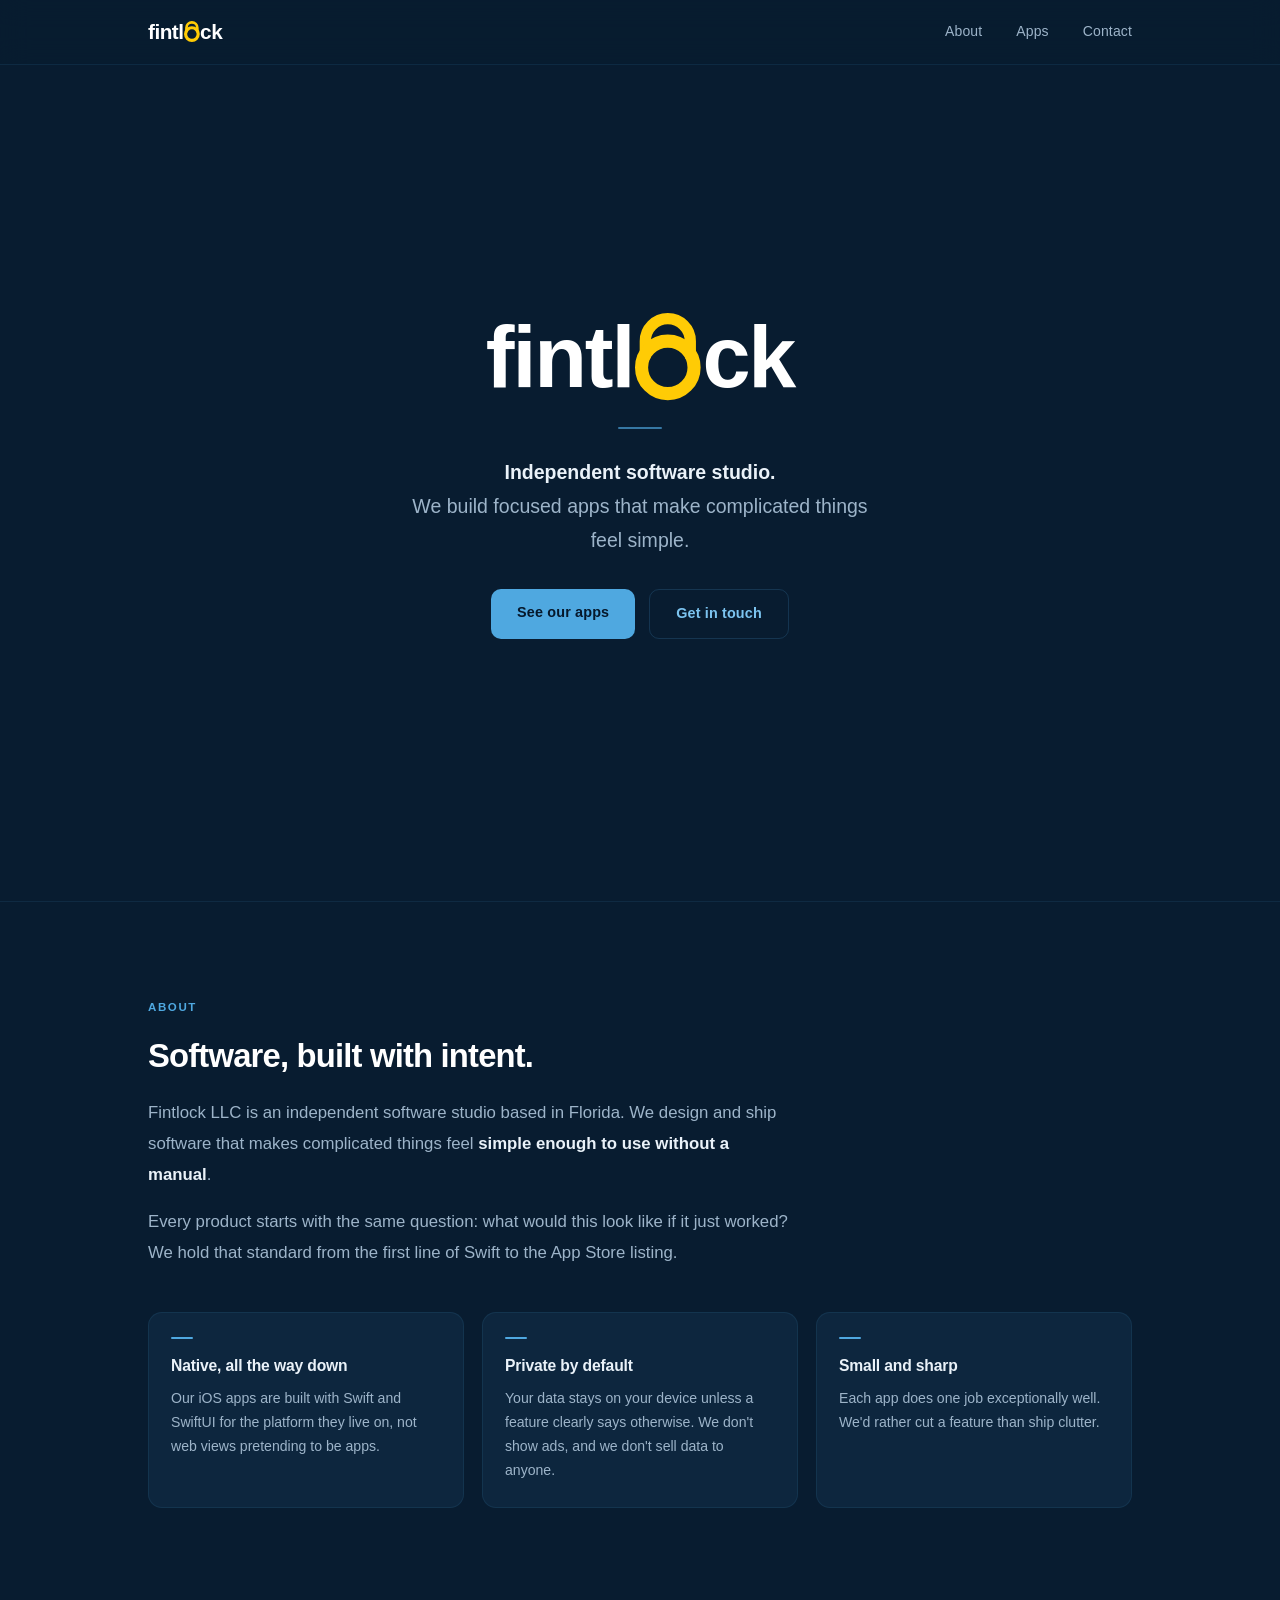
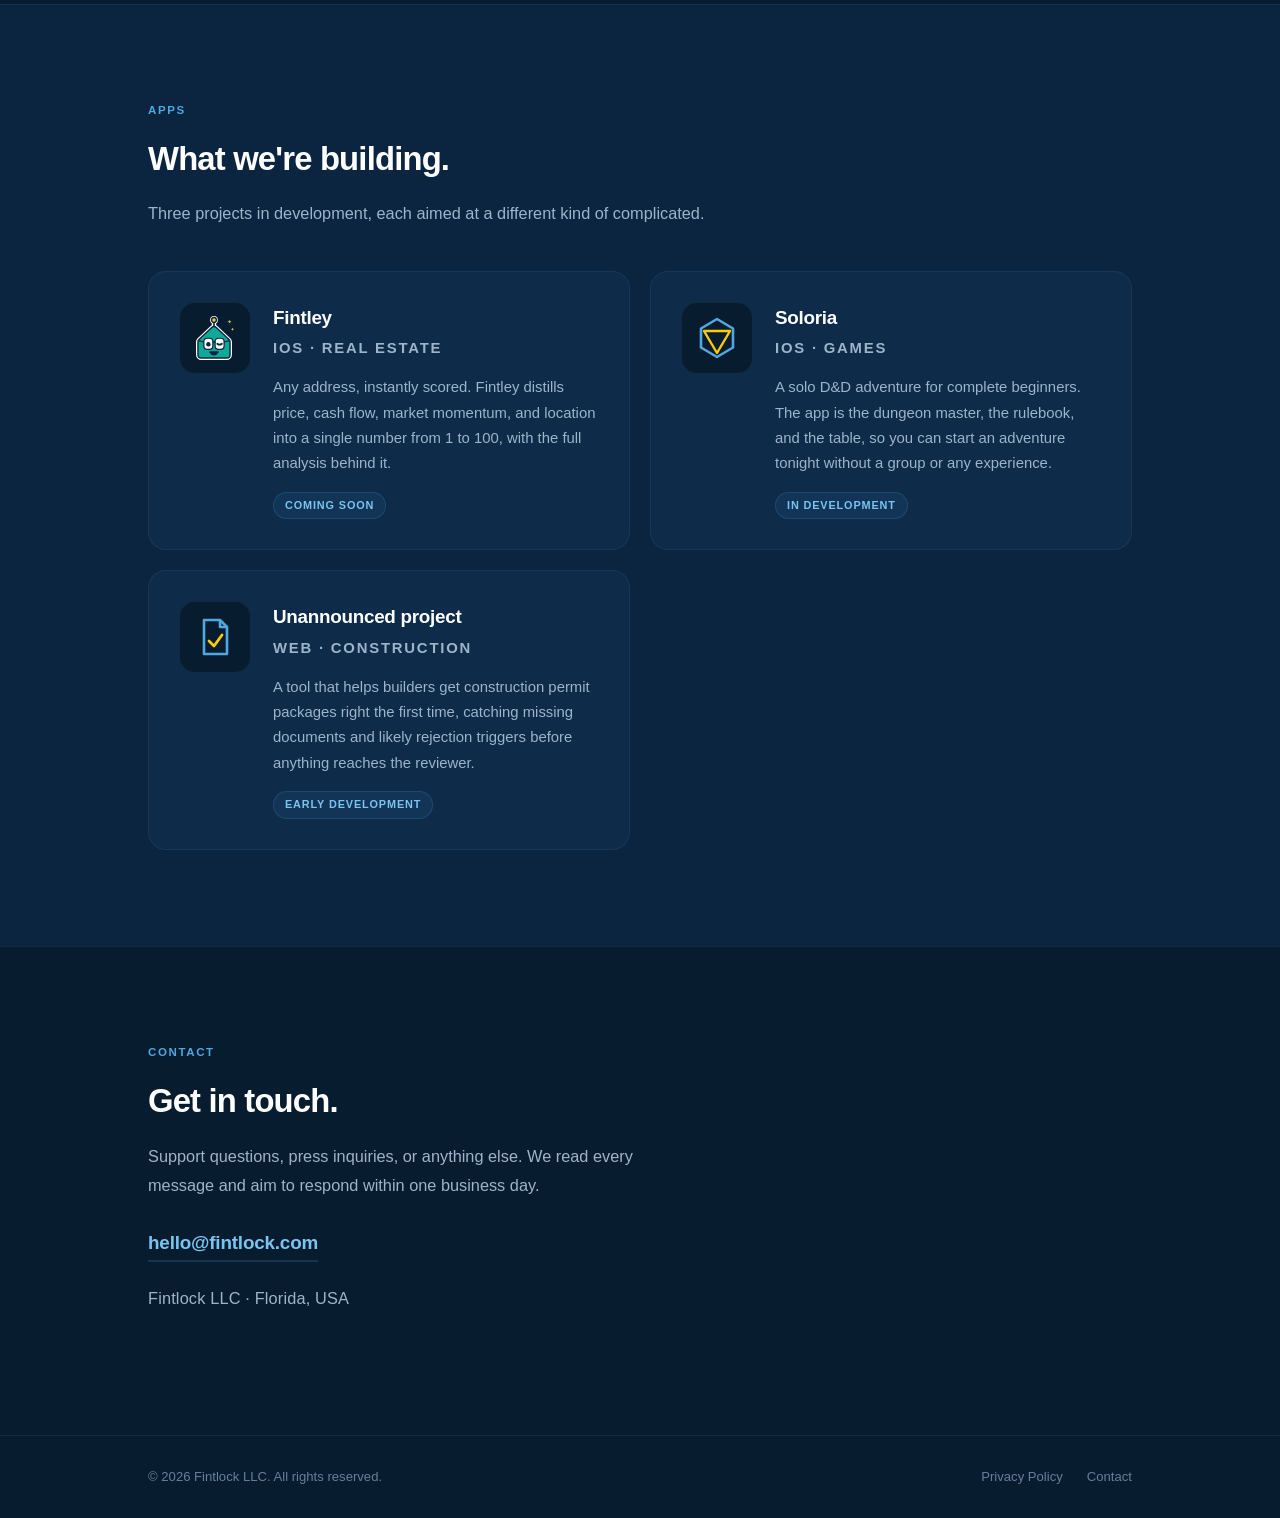
==== index.html @ 1ab35ac6 "Initial commit: Fintlock website" ====
<!DOCTYPE html>
<html lang="en">
<head>
    <meta charset="UTF-8">
    <meta name="viewport" content="width=device-width, initial-scale=1.0">
    <title>Fintlock | Independent Software Studio</title>
    <meta name="description" content="Fintlock LLC is an independent software studio based in Florida. We build focused apps that make complicated things feel simple.">
    <meta property="og:title" content="Fintlock | Independent Software Studio">
    <meta property="og:description" content="Focused apps that make complicated things feel simple. Built in Florida.">
    <meta property="og:type" content="website">
    <meta name="theme-color" content="#081C30">
    <link rel="icon" type="image/svg+xml" href="favicon.svg">
    <link rel="stylesheet" href="styles.css">
</head>
<body>

    <header class="site-nav">
        <div class="wrap nav-inner">
            <a href="#" class="wordmark" aria-label="Fintlock home">fintl<svg class="lock-o" viewBox="0 0 70 94" xmlns="http://www.w3.org/2000/svg" role="img" aria-label="o"><path d="M11 46 V30 a24 24 0 0 1 48 0 V46" fill="none" stroke="#FFCB05" stroke-width="12" stroke-linecap="round"/><circle cx="35" cy="58" r="28" fill="none" stroke="#FFCB05" stroke-width="14"/></svg>ck</a>
            <nav class="nav-links" aria-label="Main navigation">
                <a href="#about">About</a>
                <a href="#apps">Apps</a>
                <a href="#contact">Contact</a>
            </nav>
        </div>
    </header>

    <main>

        <section class="hero" aria-label="Fintlock, independent software studio">
            <div class="wrap hero-content">
                <span class="wordmark" aria-label="fintlock">fintl<svg class="lock-o" viewBox="0 0 70 94" xmlns="http://www.w3.org/2000/svg" role="img" aria-label="o"><path d="M11 46 V30 a24 24 0 0 1 48 0 V46" fill="none" stroke="#FFCB05" stroke-width="12" stroke-linecap="round"/><circle cx="35" cy="58" r="28" fill="none" stroke="#FFCB05" stroke-width="14"/></svg>ck</span>
                <hr class="hero-rule" aria-hidden="true">
                <p class="hero-tagline">
                    <strong>Independent software studio.</strong><br>
                    We build focused apps that make complicated things feel simple.
                </p>
                <div class="hero-actions">
                    <a href="#apps" class="btn btn-primary">See our apps</a>
                    <a href="#contact" class="btn btn-ghost">Get in touch</a>
                </div>
            </div>
        </section>

        <section id="about" class="section">
            <div class="wrap">
                <span class="overline">About</span>
                <h2>Software, built with intent.</h2>
                <div class="about-text">
                    <p>Fintlock LLC is an independent software studio based in Florida. We design and ship software that makes complicated things feel <strong>simple enough to use without a manual</strong>.</p>
                    <p>Every product starts with the same question: what would this look like if it just worked? We hold that standard from the first line of Swift to the App&nbsp;Store listing.</p>
                </div>
                <div class="principles">
                    <div class="principle">
                        <h3>Native, all the way down</h3>
                        <p>Our iOS apps are built with Swift and SwiftUI for the platform they live on, not web views pretending to be apps.</p>
                    </div>
                    <div class="principle">
                        <h3>Private by default</h3>
                        <p>Your data stays on your device unless a feature clearly says otherwise. We don't show ads, and we don't sell data to anyone.</p>
                    </div>
                    <div class="principle">
                        <h3>Small and sharp</h3>
                        <p>Each app does one job exceptionally well. We'd rather cut a feature than ship clutter.</p>
                    </div>
                </div>
            </div>
        </section>

        <section id="apps" class="section section-alt">
            <div class="wrap">
                <span class="overline">Apps</span>
                <h2>What we're building.</h2>
                <p class="section-intro">Three projects in development, each aimed at a different kind of complicated.</p>
                <div class="apps-grid">

                    <article class="app-card">
                        <div class="app-icon" aria-hidden="true">
                            <svg viewBox="97 64 870 870" xmlns="http://www.w3.org/2000/svg">
                                <path d="M512 266.9 L512 178.1" stroke="#FFFFFF" stroke-width="86" stroke-linecap="round" fill="none"/>
                                <circle cx="512" cy="141.2" r="76" fill="#FFFFFF"/>
                                <path d="M260.4 577.7 L512 340.9 L763.6 577.7 L763.6 829.3 L260.4 829.3 Z" fill="#FFFFFF" stroke="#FFFFFF" stroke-width="208" stroke-linejoin="round"/>
                                <path d="M260.4 577.7 L512 340.9 L763.6 577.7 L763.6 829.3 L260.4 829.3 Z" fill="#0B2540" stroke="#0B2540" stroke-width="160" stroke-linejoin="round"/>
                                <path d="M512 266.9 L512 198" stroke="#0B2540" stroke-width="33" stroke-linecap="round" fill="none"/>
                                <circle cx="512" cy="141.2" r="48" fill="#F2C440" stroke="#0B2540" stroke-width="26"/>
                                <path d="M260.4 577.7 L512 340.9 L763.6 577.7 L763.6 829.3 L260.4 829.3 Z" fill="#0FA899" stroke="#0FA899" stroke-width="104" stroke-linejoin="round"/>
                                <path d="M223.4 555.5 L312.2 577.7 M711.8 577.7 L800.6 555.5" stroke="#0B2540" stroke-width="22" stroke-linecap="round" fill="none"/>
                                <rect x="312.2" y="503.7" width="177.6" height="222" rx="66.6" fill="#FFFFFF" stroke="#0B2540" stroke-width="24"/>
                                <rect x="534.2" y="503.7" width="177.6" height="222" rx="66.6" fill="#FFFFFF" stroke="#0B2540" stroke-width="24"/>
                                <path d="M489.8 585.1 Q512 562.9 534.2 585.1" stroke="#0B2540" stroke-width="22" stroke-linecap="round" fill="none"/>
                                <circle cx="401" cy="622.1" r="44" fill="#0B2540"/>
                                <path d="M578 612 Q623 650 668 612" stroke="#0B2540" stroke-width="36" stroke-linecap="round" fill="none"/>
                                <path d="M430.6 775.7 L593.4 775.7 Q512 886.7 430.6 775.7 Z" fill="#0B2540" stroke="#0B2540" stroke-width="28" stroke-linejoin="round"/>
                                <path d="M820 124 Q828.4 171.6 876 180 Q828.4 188.4 820 236 Q811.6 188.4 764 180 Q811.6 171.6 820 124 Z" fill="#F2C440" stroke="#0B2540" stroke-width="20" stroke-linejoin="round"/>
                                <path d="M878 294 Q882.5 319.5 908 324 Q882.5 328.5 878 354 Q873.5 328.5 848 324 Q873.5 319.5 878 294 Z" fill="#F2C440"/>
                            </svg>
                        </div>
                        <div class="app-body">
                            <h3>Fintley</h3>
                            <p class="app-platform">iOS · Real Estate</p>
                            <p>Any address, instantly scored. Fintley distills price, cash flow, market momentum, and location into a single number from 1 to 100, with the full analysis behind it.</p>
                            <span class="app-badge">Coming soon</span>
                        </div>
                    </article>

                    <article class="app-card">
                        <div class="app-icon" aria-hidden="true">
                            <svg viewBox="0 0 44 44" xmlns="http://www.w3.org/2000/svg">
                                <path d="M22 3 L38 12.5 V31.5 L22 41 L6 31.5 V12.5 Z" fill="none" stroke="#4FA8E0" stroke-width="2.6" stroke-linejoin="round"/>
                                <path d="M9 15 H35 L22 37 Z" fill="none" stroke="#FFCB05" stroke-width="2.4" stroke-linejoin="round"/>
                            </svg>
                        </div>
                        <div class="app-body">
                            <h3>Soloria</h3>
                            <p class="app-platform">iOS · Games</p>
                            <p>A solo D&amp;D adventure for complete beginners. The app is the dungeon master, the rulebook, and the table, so you can start an adventure tonight without a group or any experience.</p>
                            <span class="app-badge">In development</span>
                        </div>
                    </article>

                    <article class="app-card">
                        <div class="app-icon" aria-hidden="true">
                            <svg viewBox="0 0 44 44" xmlns="http://www.w3.org/2000/svg">
                                <path d="M11 5 H27 L34 12 V39 H11 Z" fill="none" stroke="#4FA8E0" stroke-width="2.6" stroke-linejoin="round"/>
                                <path d="M27 5 V12 H34" fill="none" stroke="#4FA8E0" stroke-width="2.6" stroke-linejoin="round"/>
                                <path d="M16 26 L21 31 L29 20" fill="none" stroke="#FFCB05" stroke-width="2.8" stroke-linecap="round" stroke-linejoin="round"/>
                            </svg>
                        </div>
                        <div class="app-body">
                            <h3>Unannounced project</h3>
                            <p class="app-platform">Web · Construction</p>
                            <p>A tool that helps builders get construction permit packages right the first time, catching missing documents and likely rejection triggers before anything reaches the reviewer.</p>
                            <span class="app-badge">Early development</span>
                        </div>
                    </article>

                </div>
            </div>
        </section>

        <section id="contact" class="section">
            <div class="wrap">
                <div class="contact-inner">
                    <span class="overline">Contact</span>
                    <h2>Get in touch.</h2>
                    <p>Support questions, press inquiries, or anything else. We read every message and aim to respond within one business day.</p>
                    <a href="mailto:hello@fintlock.com" class="contact-email">hello@fintlock.com</a>
                    <p class="contact-meta">Fintlock LLC · Florida, USA</p>
                </div>
            </div>
        </section>

    </main>

    <footer class="site-footer">
        <div class="wrap footer-inner">
            <span class="footer-copy">© 2026 Fintlock LLC. All rights reserved.</span>
            <div class="footer-links">
                <a href="privacy.html">Privacy Policy</a>
                <a href="mailto:hello@fintlock.com">Contact</a>
            </div>
        </div>
    </footer>

</body>
</html>
---- styles.css ----
/* Fintlock shared styles. Fintley blues on dark navy, no JS, no webfonts. */

*, *::before, *::after {
    box-sizing: border-box;
    margin: 0;
    padding: 0;
}

:root {
    --navy-deep:  #081C30;
    --navy:       #0B2540;
    --navy-raise: #0E2B4A;
    --line:       rgba(79, 168, 224, 0.18);
    --line-soft:  rgba(79, 168, 224, 0.10);
    --text:       #EAF2F9;
    --muted:      #9DB4C9;
    --faint:      #64809B;
    --sky:        #4FA8E0;
    --sky-bright: #7CC4F0;
    --sky-tint:   rgba(79, 168, 224, 0.08);
    --maize:      #FFCB05;
}

html {
    scroll-behavior: smooth;
}

body {
    font-family: -apple-system, BlinkMacSystemFont, "SF Pro Text", "Segoe UI",
                 Roboto, Helvetica, Arial, sans-serif;
    background: var(--navy-deep);
    color: var(--text);
    line-height: 1.65;
    -webkit-font-smoothing: antialiased;
    -moz-osx-font-smoothing: grayscale;
}

::selection {
    background: rgba(79, 168, 224, 0.35);
}

.wrap {
    max-width: 1040px;
    margin: 0 auto;
    padding-left: 28px;
    padding-right: 28px;
}

/* Wordmark: "fintlock" in live type, inline SVG lock standing in for the "o" */

.wordmark {
    font-weight: 800;
    letter-spacing: -0.025em;
    color: #FFFFFF;
    text-decoration: none;
    line-height: 1;
    white-space: nowrap;
}

.wordmark .lock-o {
    display: inline-block;
    height: 1.02em;
    width: auto;
    vertical-align: -0.16em;
    margin: 0 0.02em;
}

/* Nav */

.site-nav {
    position: sticky;
    top: 0;
    z-index: 100;
    background: rgba(8, 28, 48, 0.86);
    backdrop-filter: blur(14px);
    -webkit-backdrop-filter: blur(14px);
    border-bottom: 1px solid var(--line-soft);
}

.nav-inner {
    height: 64px;
    display: flex;
    align-items: center;
    justify-content: space-between;
}

.site-nav .wordmark {
    font-size: 1.3rem;
}

.nav-links {
    display: flex;
    gap: 34px;
}

.nav-links a {
    color: var(--muted);
    text-decoration: none;
    font-size: 0.875rem;
    font-weight: 500;
    letter-spacing: 0.01em;
    transition: color 0.18s;
}

.nav-links a:hover {
    color: #FFFFFF;
}

/* Hero */

.hero {
    min-height: calc(100vh - 64px);
    display: flex;
    align-items: center;
    text-align: center;
}

.hero-content {
    width: 100%;
    display: flex;
    flex-direction: column;
    align-items: center;
    gap: 26px;
    padding: 96px 0 110px;
}

.hero .wordmark {
    font-size: clamp(3.1rem, 10vw, 5.4rem);
}

.hero-rule {
    width: 44px;
    height: 2px;
    border: none;
    border-radius: 2px;
    background: var(--sky);
    opacity: 0.65;
}

.hero-tagline {
    font-size: clamp(1.02rem, 2.2vw, 1.22rem);
    font-weight: 400;
    color: var(--muted);
    max-width: 460px;
    line-height: 1.75;
}

.hero-tagline strong {
    color: var(--text);
    font-weight: 600;
}

.hero-actions {
    display: flex;
    gap: 14px;
    margin-top: 6px;
    flex-wrap: wrap;
    justify-content: center;
}

.btn {
    display: inline-block;
    padding: 12px 26px;
    border-radius: 10px;
    font-size: 0.9rem;
    font-weight: 600;
    letter-spacing: 0.01em;
    text-decoration: none;
    transition: background 0.18s, border-color 0.18s, color 0.18s;
}

.btn-primary {
    background: var(--sky);
    color: #06182B;
}

.btn-primary:hover {
    background: var(--sky-bright);
}

.btn-ghost {
    border: 1px solid var(--line);
    color: var(--sky-bright);
}

.btn-ghost:hover {
    border-color: var(--sky);
    color: #FFFFFF;
}

/* Sections */

.section {
    padding: 96px 0;
    border-top: 1px solid var(--line-soft);
}

.section-alt {
    background: var(--navy);
}

.overline {
    display: block;
    font-size: 0.72rem;
    font-weight: 700;
    letter-spacing: 0.14em;
    text-transform: uppercase;
    color: var(--sky);
    margin-bottom: 12px;
}

.section h2 {
    font-size: clamp(1.55rem, 3vw, 2.05rem);
    font-weight: 700;
    letter-spacing: -0.025em;
    color: #FFFFFF;
    margin-bottom: 14px;
}

.section-intro {
    color: var(--muted);
    font-size: 1.02rem;
    max-width: 560px;
}

/* About */

.about-text {
    max-width: 640px;
}

.about-text p {
    color: var(--muted);
    font-size: 1.05rem;
    line-height: 1.85;
}

.about-text p + p {
    margin-top: 16px;
}

.about-text strong {
    color: var(--text);
    font-weight: 600;
}

/* Principles */

.principles {
    margin-top: 44px;
    display: grid;
    grid-template-columns: repeat(3, 1fr);
    gap: 18px;
}

.principle {
    background: var(--sky-tint);
    border: 1px solid var(--line-soft);
    border-radius: 14px;
    padding: 24px 22px;
}

.principle h3 {
    font-size: 0.98rem;
    font-weight: 700;
    color: var(--text);
    letter-spacing: -0.01em;
    margin-bottom: 8px;
}

.principle h3::before {
    content: "";
    display: block;
    width: 22px;
    height: 2px;
    border-radius: 2px;
    background: var(--sky);
    margin-bottom: 14px;
}

.principle p {
    font-size: 0.88rem;
    color: var(--muted);
    line-height: 1.7;
}

/* Apps */

.apps-grid {
    margin-top: 44px;
    display: grid;
    grid-template-columns: repeat(auto-fit, minmax(320px, 1fr));
    gap: 20px;
}

.app-card {
    background: var(--navy-raise);
    border: 1px solid var(--line-soft);
    border-radius: 18px;
    padding: 30px;
    display: flex;
    gap: 22px;
    align-items: flex-start;
}

.app-icon {
    flex-shrink: 0;
    width: 72px;
    height: 72px;
    border-radius: 16px;
    background: var(--navy-deep);
    border: 1px solid var(--line-soft);
    display: flex;
    align-items: center;
    justify-content: center;
}

.app-icon svg {
    width: 44px;
    height: 44px;
    display: block;
}

.app-body h3 {
    font-size: 1.18rem;
    font-weight: 700;
    color: #FFFFFF;
    letter-spacing: -0.015em;
}

.app-platform {
    font-size: 0.68rem;
    font-weight: 700;
    color: var(--sky);
    text-transform: uppercase;
    letter-spacing: 0.12em;
    margin: 3px 0 10px;
}

.app-body > p {
    font-size: 0.93rem;
    color: var(--muted);
    line-height: 1.7;
    margin-bottom: 14px;
}

.app-badge {
    display: inline-block;
    font-size: 0.68rem;
    font-weight: 700;
    letter-spacing: 0.08em;
    text-transform: uppercase;
    color: var(--sky-bright);
    background: var(--sky-tint);
    border: 1px solid var(--line);
    padding: 4px 11px;
    border-radius: 100px;
}

/* Contact */

.contact-inner {
    max-width: 540px;
}

.contact-inner > p {
    color: var(--muted);
    font-size: 1.02rem;
    line-height: 1.8;
    margin-bottom: 26px;
}

.contact-email {
    display: inline-block;
    color: var(--sky-bright);
    font-size: 1.18rem;
    font-weight: 600;
    letter-spacing: -0.01em;
    text-decoration: none;
    border-bottom: 2px solid var(--line);
    padding-bottom: 2px;
    transition: border-color 0.18s, color 0.18s;
}

.contact-email:hover {
    border-color: var(--sky);
    color: #FFFFFF;
}

.contact-meta {
    margin-top: 22px;
    font-size: 0.84rem;
    color: var(--faint);
    letter-spacing: 0.01em;
}

/* Footer */

.site-footer {
    border-top: 1px solid var(--line-soft);
    padding: 30px 0;
}

.footer-inner {
    display: flex;
    align-items: center;
    justify-content: space-between;
    gap: 16px;
    flex-wrap: wrap;
}

.footer-copy {
    color: var(--faint);
    font-size: 0.82rem;
}

.footer-links {
    display: flex;
    gap: 24px;
}

.footer-links a {
    color: var(--faint);
    font-size: 0.82rem;
    text-decoration: none;
    transition: color 0.18s;
}

.footer-links a:hover {
    color: var(--text);
}

/* Legal pages */

.page-wrap {
    max-width: 720px;
    margin: 0 auto;
    padding: 72px 28px 110px;
}

.page-header {
    margin-bottom: 48px;
    padding-bottom: 28px;
    border-bottom: 1px solid var(--line-soft);
}

.page-header h1 {
    font-size: clamp(1.7rem, 3.4vw, 2.3rem);
    font-weight: 700;
    color: #FFFFFF;
    letter-spacing: -0.025em;
    margin-bottom: 10px;
}

.page-header .meta {
    font-size: 0.86rem;
    color: var(--faint);
}

.highlight-box {
    background: var(--sky-tint);
    border: 1px solid var(--line-soft);
    border-left: 3px solid var(--sky);
    border-radius: 10px;
    padding: 18px 20px;
    margin-bottom: 36px;
}

.highlight-box p {
    margin: 0;
    font-size: 0.95rem;
    color: var(--text);
    line-height: 1.75;
}

.policy-body h2 {
    font-size: 1.12rem;
    font-weight: 700;
    color: #FFFFFF;
    letter-spacing: -0.01em;
    margin: 40px 0 10px;
}

.policy-body p {
    font-size: 0.97rem;
    color: var(--muted);
    line-height: 1.85;
    margin-bottom: 12px;
}

.policy-body ul {
    margin: 8px 0 14px 20px;
}

.policy-body li {
    font-size: 0.97rem;
    color: var(--muted);
    line-height: 1.8;
    margin-bottom: 5px;
}

.policy-body strong {
    color: var(--text);
    font-weight: 600;
}

.policy-body a {
    color: var(--sky-bright);
    text-decoration: none;
    border-bottom: 1px solid var(--line);
    transition: border-color 0.18s;
}

.policy-body a:hover {
    border-color: var(--sky);
}

/* Responsive */

@media (max-width: 800px) {
    .principles {
        grid-template-columns: 1fr;
    }
}

@media (max-width: 640px) {
    .section {
        padding: 72px 0;
    }

    .nav-links {
        gap: 20px;
    }

    .nav-links a {
        font-size: 0.84rem;
    }

    .footer-inner {
        flex-direction: column;
        align-items: flex-start;
        gap: 10px;
    }
}

@media (max-width: 460px) {
    .app-card {
        flex-direction: column;
    }
}

@media (prefers-reduced-motion: reduce) {
    html {
        scroll-behavior: auto;
    }

    .btn {
        transition: none;
    }
}
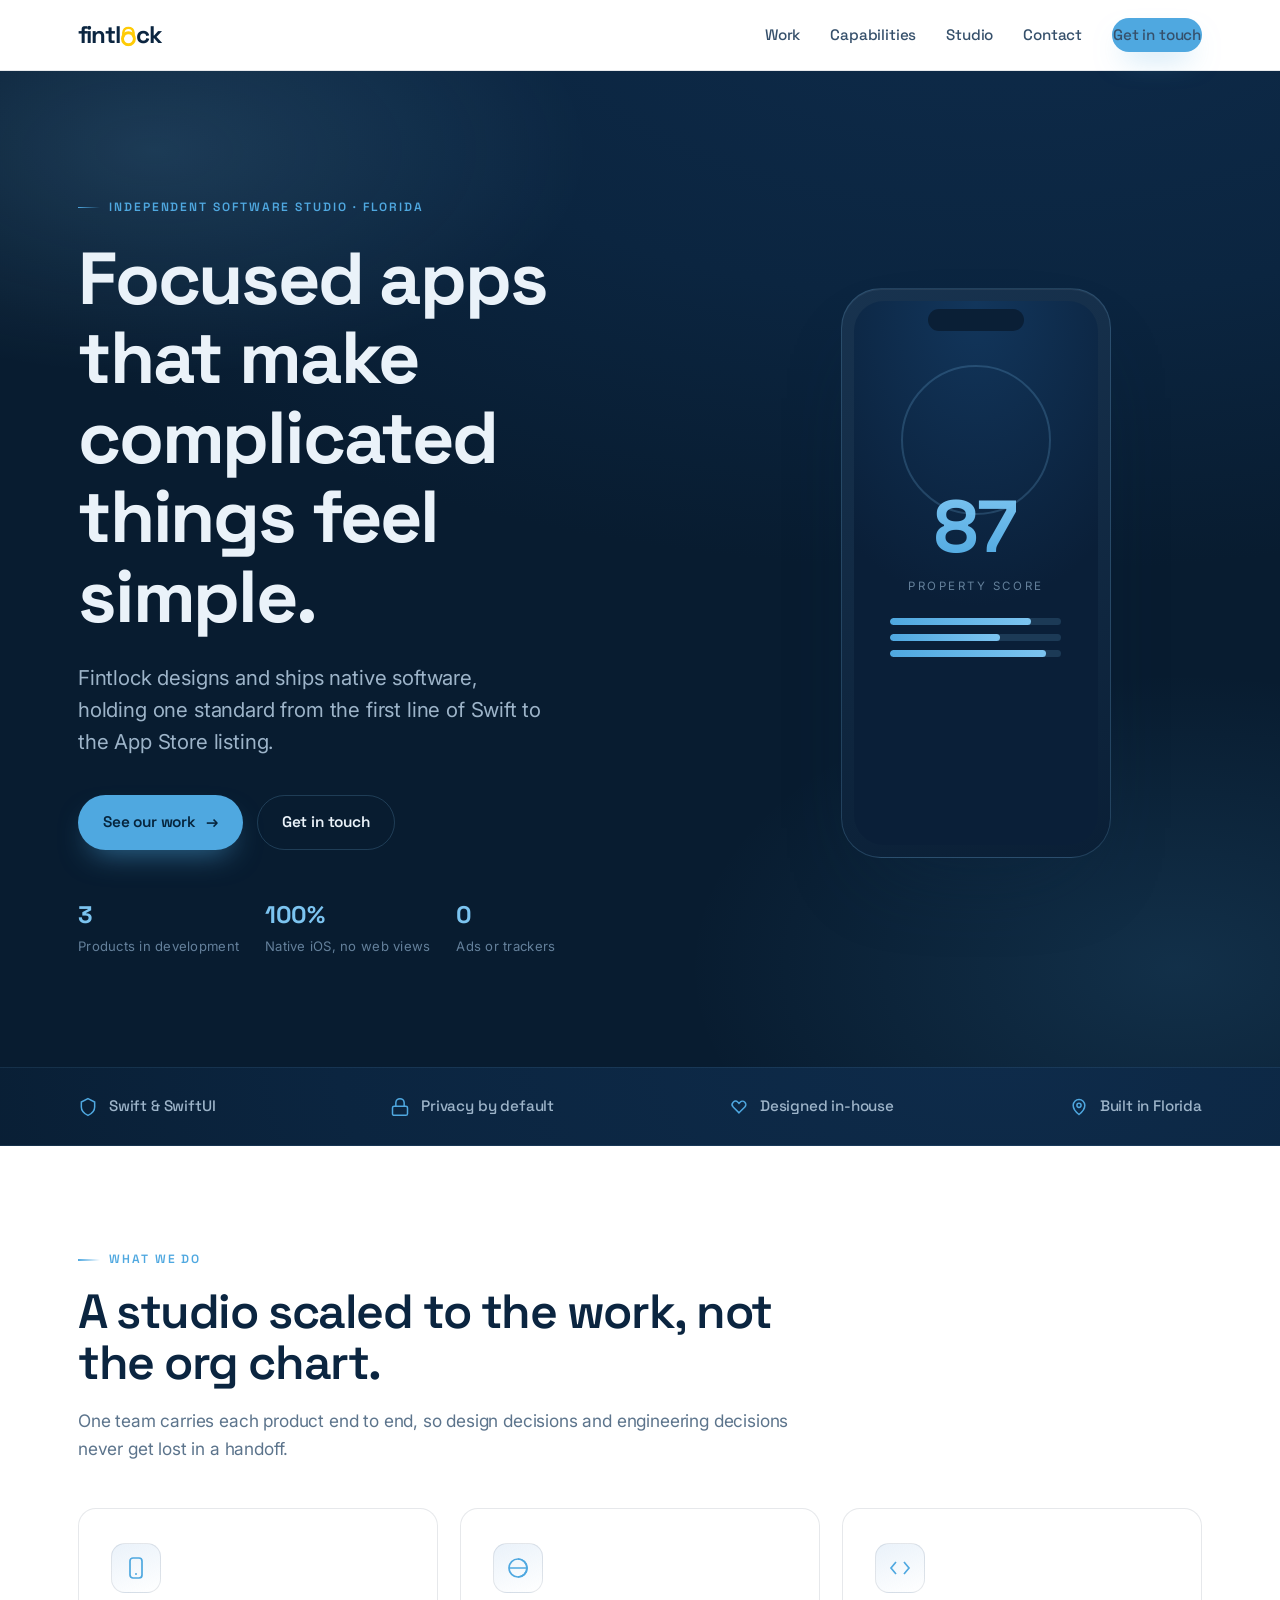
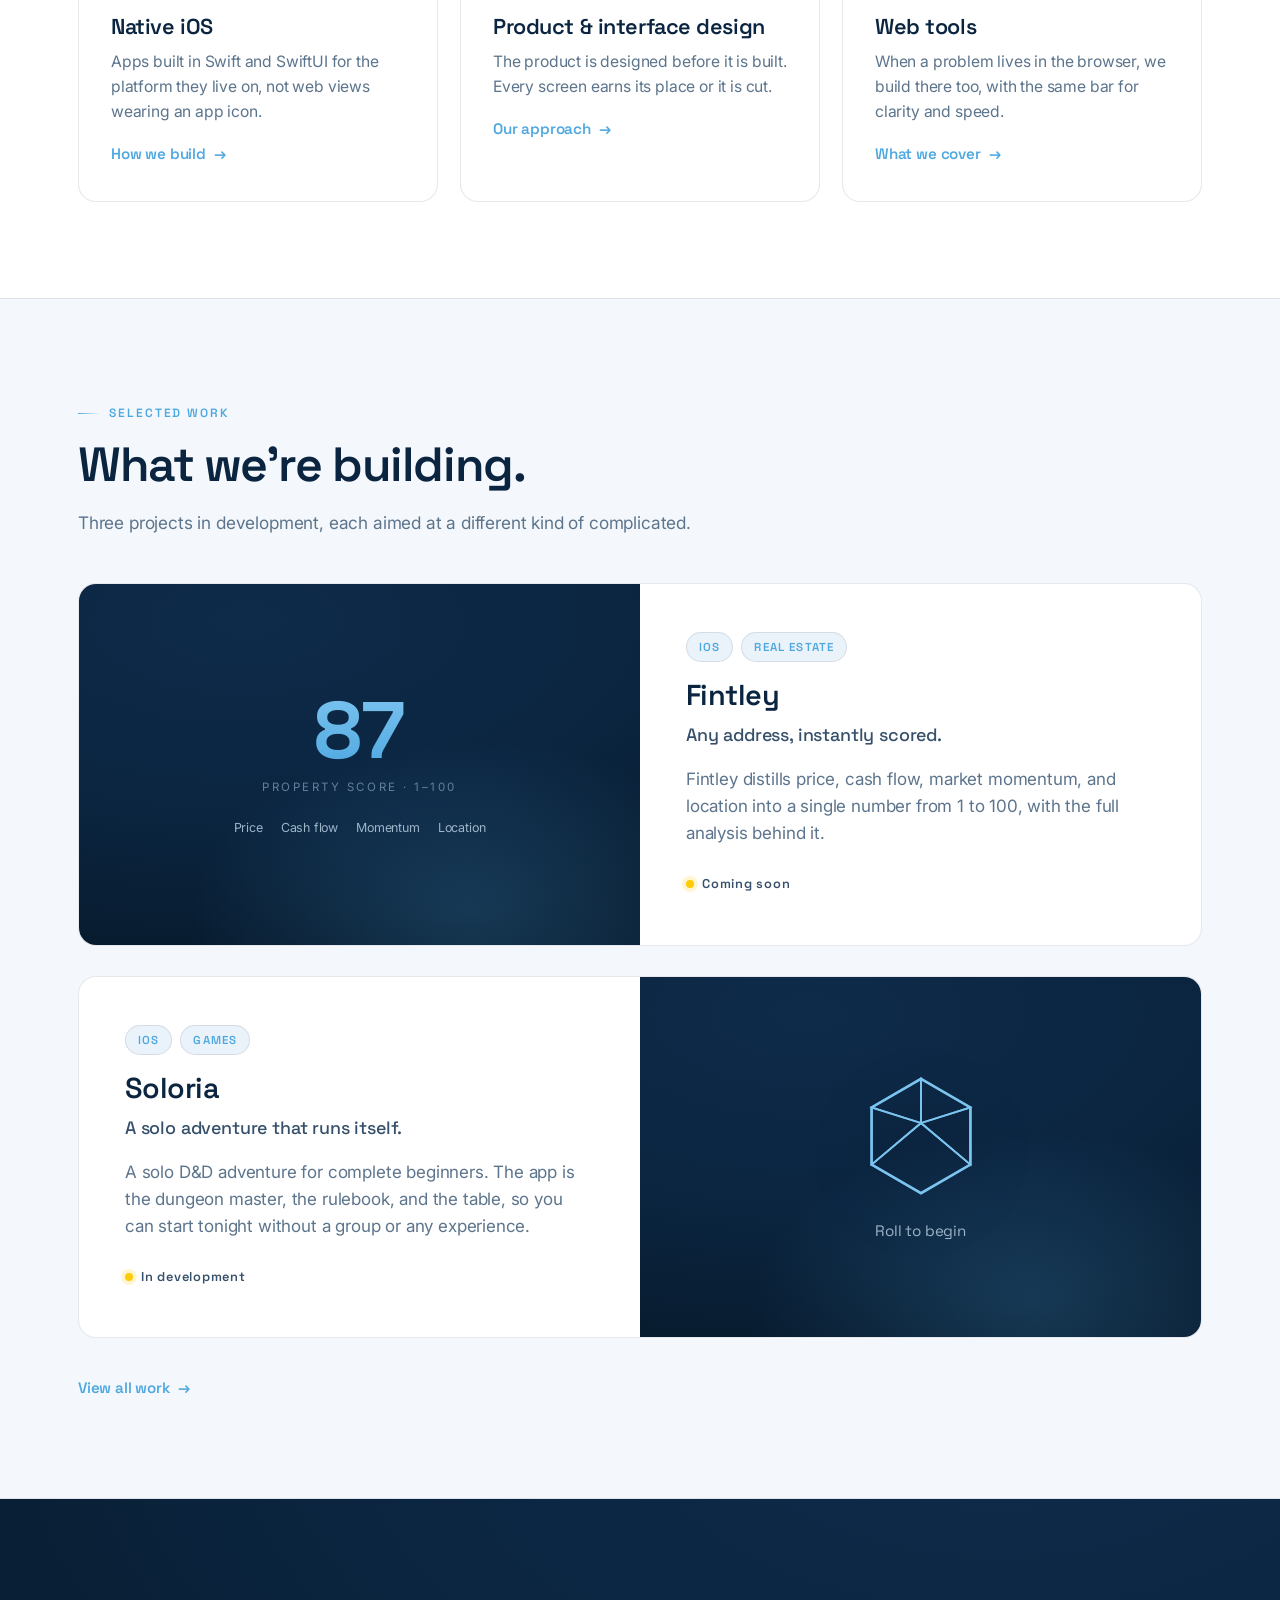
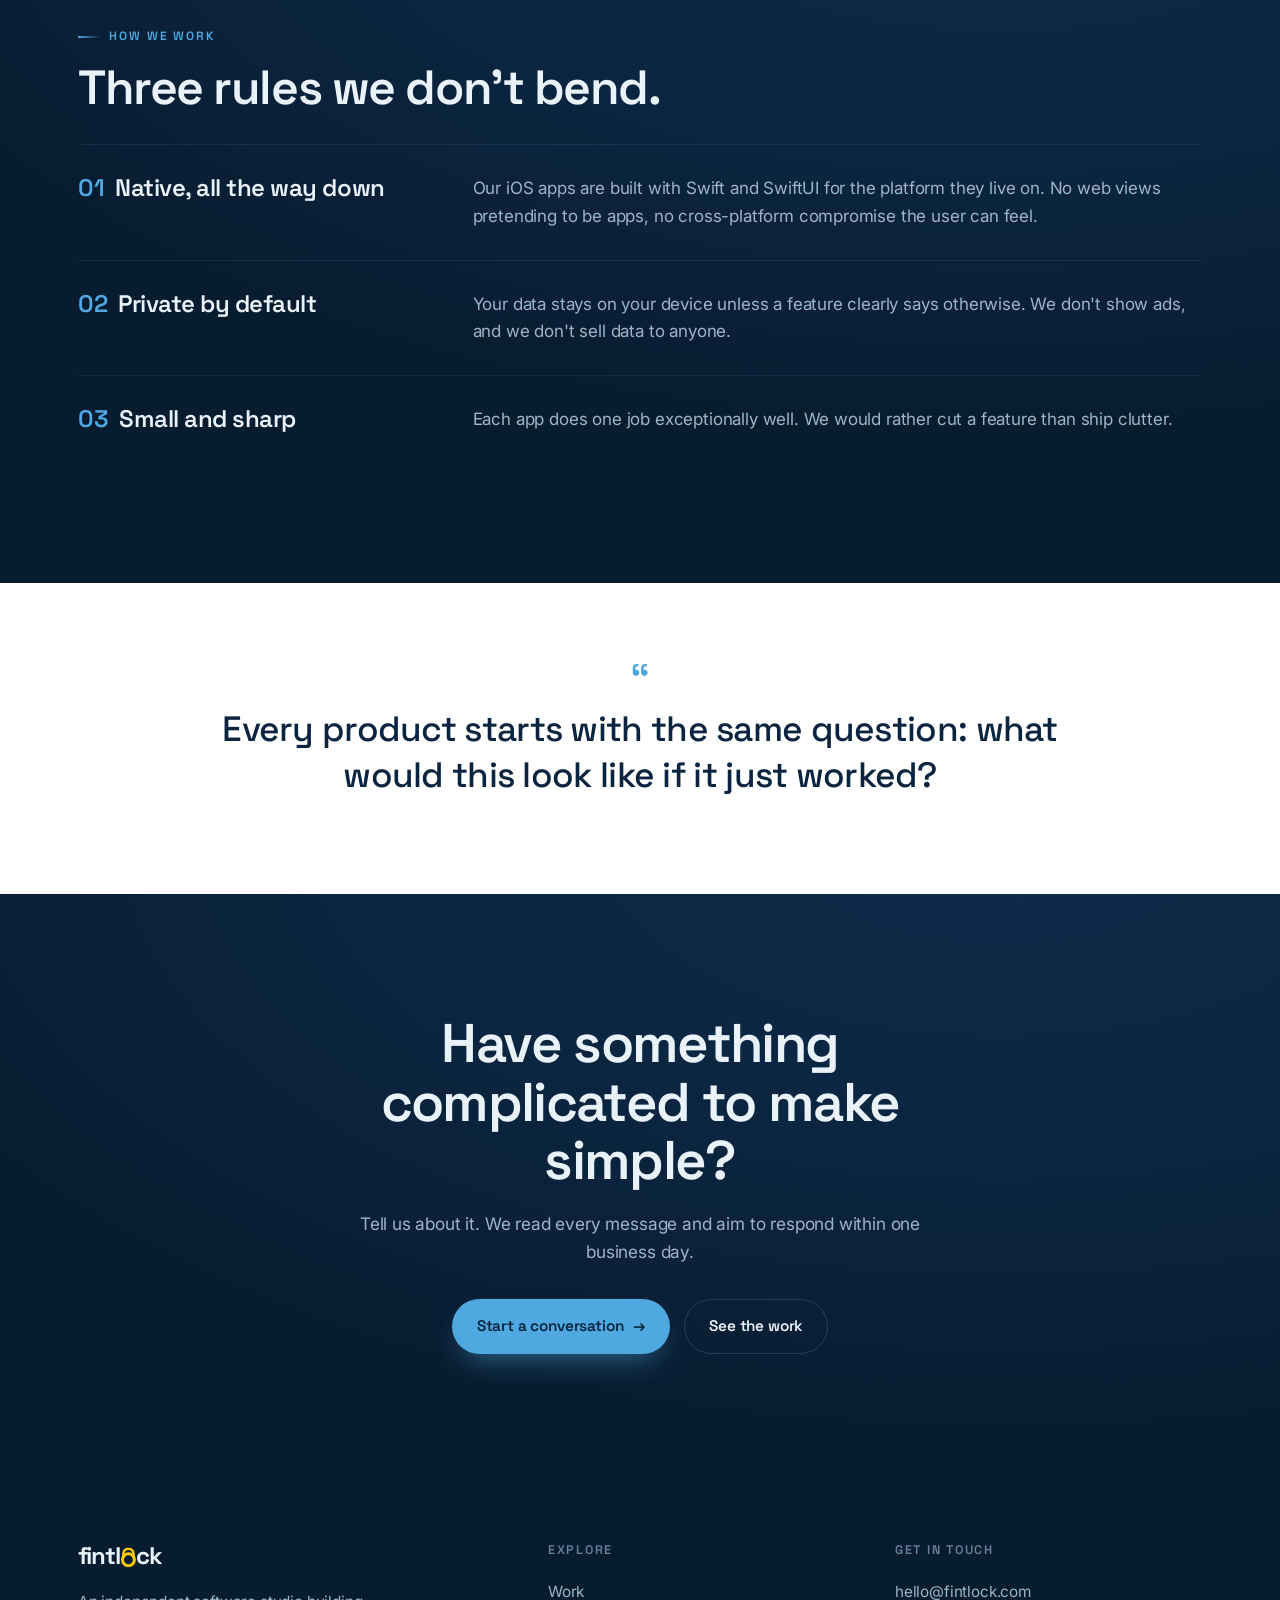
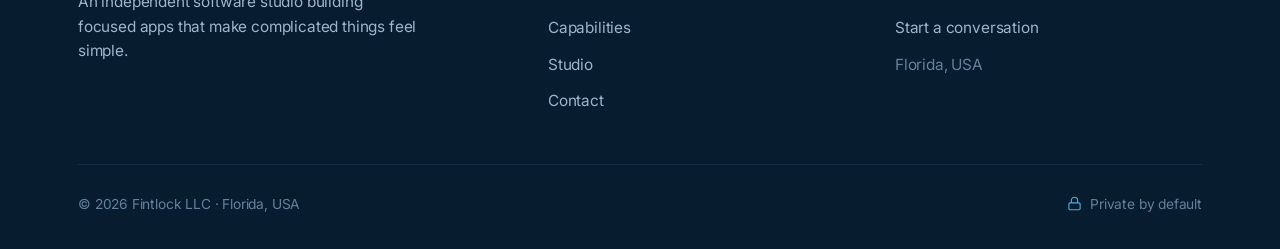
==== commit 6f660815: "Replace site with new multi-page design (alternate); original saved on original-backup branch" ====
--- a/index.html
+++ b/index.html
@@ -1,166 +1,254 @@
 <!DOCTYPE html>
 <html lang="en">
 <head>
-    <meta charset="UTF-8">
-    <meta name="viewport" content="width=device-width, initial-scale=1.0">
-    <title>Fintlock | Independent Software Studio</title>
-    <meta name="description" content="Fintlock LLC is an independent software studio based in Florida. We build focused apps that make complicated things feel simple.">
-    <meta property="og:title" content="Fintlock | Independent Software Studio">
-    <meta property="og:description" content="Focused apps that make complicated things feel simple. Built in Florida.">
-    <meta property="og:type" content="website">
-    <meta name="theme-color" content="#081C30">
-    <link rel="icon" type="image/svg+xml" href="favicon.svg">
-    <link rel="stylesheet" href="styles.css">
+  <meta charset="utf-8">
+  <meta name="viewport" content="width=device-width, initial-scale=1">
+  <title>Fintlock — Independent Software Studio</title>
+  <meta name="description" content="Fintlock is an independent software studio in Florida. We design and ship native apps that make complicated things feel simple.">
+  <meta property="og:title" content="Fintlock — Independent Software Studio">
+  <meta property="og:description" content="We build focused apps that make complicated things feel simple.">
+  <meta property="og:type" content="website">
+  <link rel="preconnect" href="https://fonts.googleapis.com">
+  <link rel="preconnect" href="https://fonts.gstatic.com" crossorigin>
+  <link href="https://fonts.googleapis.com/css2?family=Inter:wght@400;500;600&family=Space+Grotesk:wght@500;600;700&display=swap" rel="stylesheet">
+  <link rel="stylesheet" href="styles.css">
 </head>
 <body>
 
-    <header class="site-nav">
-        <div class="wrap nav-inner">
-            <a href="#" class="wordmark" aria-label="Fintlock home">fintl<svg class="lock-o" viewBox="0 0 70 94" xmlns="http://www.w3.org/2000/svg" role="img" aria-label="o"><path d="M11 46 V30 a24 24 0 0 1 48 0 V46" fill="none" stroke="#FFCB05" stroke-width="12" stroke-linecap="round"/><circle cx="35" cy="58" r="28" fill="none" stroke="#FFCB05" stroke-width="14"/></svg>ck</a>
-            <nav class="nav-links" aria-label="Main navigation">
-                <a href="#about">About</a>
-                <a href="#apps">Apps</a>
-                <a href="#contact">Contact</a>
-            </nav>
-        </div>
-    </header>
-
-    <main>
-
-        <section class="hero" aria-label="Fintlock, independent software studio">
-            <div class="wrap hero-content">
-                <span class="wordmark" aria-label="fintlock">fintl<svg class="lock-o" viewBox="0 0 70 94" xmlns="http://www.w3.org/2000/svg" role="img" aria-label="o"><path d="M11 46 V30 a24 24 0 0 1 48 0 V46" fill="none" stroke="#FFCB05" stroke-width="12" stroke-linecap="round"/><circle cx="35" cy="58" r="28" fill="none" stroke="#FFCB05" stroke-width="14"/></svg>ck</span>
-                <hr class="hero-rule" aria-hidden="true">
-                <p class="hero-tagline">
-                    <strong>Independent software studio.</strong><br>
-                    We build focused apps that make complicated things feel simple.
-                </p>
-                <div class="hero-actions">
-                    <a href="#apps" class="btn btn-primary">See our apps</a>
-                    <a href="#contact" class="btn btn-ghost">Get in touch</a>
+  <header class="site-nav">
+    <div class="wrap nav-inner">
+      <a class="wordmark" href="index.html" aria-label="Fintlock — home">fintl<svg class="lock-o" viewBox="0 0 70 94" aria-hidden="true" focusable="false"><path d="M11 46V30a24 24 0 0 1 48 0v16" fill="none" stroke="#FFCB05" stroke-width="12" stroke-linecap="round"/><circle cx="35" cy="58" r="28" fill="none" stroke="#FFCB05" stroke-width="14"/></svg>ck</a>
+      <div class="nav-right">
+        <nav class="nav-links" aria-label="Primary">
+          <a href="work.html">Work</a>
+          <a href="capabilities.html">Capabilities</a>
+          <a href="studio.html">Studio</a>
+          <a href="contact.html">Contact</a>
+          <a class="btn btn-primary nav-cta" href="contact.html">Get in touch</a>
+        </nav>
+        <button class="nav-toggle" type="button" aria-label="Toggle navigation" aria-expanded="false">
+          <span></span><span></span><span></span>
+        </button>
+      </div>
+    </div>
+  </header>
+
+  <main>
+
+    <!-- Hero -->
+    <section class="hero on-navy">
+      <div class="wrap">
+        <div class="hero-grid">
+          <div class="hero-copy">
+            <span class="eyebrow">Independent software studio · Florida</span>
+            <h1 class="display">Focused apps that make complicated things feel simple.</h1>
+            <p class="lead">Fintlock designs and ships native software, holding one standard from the first line of Swift to the App Store listing.</p>
+            <div class="hero-actions">
+              <a class="btn btn-primary" href="work.html">See our work <span class="arrow" aria-hidden="true">&rarr;</span></a>
+              <a class="btn btn-ghost" href="contact.html">Get in touch</a>
+            </div>
+            <div class="hero-meta">
+              <div><span class="k">3</span><span class="l">Products in development</span></div>
+              <div><span class="k">100%</span><span class="l">Native iOS, no web views</span></div>
+              <div><span class="k">0</span><span class="l">Ads or trackers</span></div>
+            </div>
+          </div>
+          <div class="hero-visual" aria-hidden="true">
+            <div class="device">
+              <div class="screen">
+                <div class="ring"></div>
+                <div class="score">87</div>
+                <div class="score-label">Property score</div>
+                <div class="bars">
+                  <div class="bar"><i style="width:82%"></i></div>
+                  <div class="bar"><i style="width:64%"></i></div>
+                  <div class="bar"><i style="width:91%"></i></div>
                 </div>
-            </div>
-        </section>
-
-        <section id="about" class="section">
-            <div class="wrap">
-                <span class="overline">About</span>
-                <h2>Software, built with intent.</h2>
-                <div class="about-text">
-                    <p>Fintlock LLC is an independent software studio based in Florida. We design and ship software that makes complicated things feel <strong>simple enough to use without a manual</strong>.</p>
-                    <p>Every product starts with the same question: what would this look like if it just worked? We hold that standard from the first line of Swift to the App&nbsp;Store listing.</p>
-                </div>
-                <div class="principles">
-                    <div class="principle">
-                        <h3>Native, all the way down</h3>
-                        <p>Our iOS apps are built with Swift and SwiftUI for the platform they live on, not web views pretending to be apps.</p>
-                    </div>
-                    <div class="principle">
-                        <h3>Private by default</h3>
-                        <p>Your data stays on your device unless a feature clearly says otherwise. We don't show ads, and we don't sell data to anyone.</p>
-                    </div>
-                    <div class="principle">
-                        <h3>Small and sharp</h3>
-                        <p>Each app does one job exceptionally well. We'd rather cut a feature than ship clutter.</p>
-                    </div>
-                </div>
-            </div>
-        </section>
-
-        <section id="apps" class="section section-alt">
-            <div class="wrap">
-                <span class="overline">Apps</span>
-                <h2>What we're building.</h2>
-                <p class="section-intro">Three projects in development, each aimed at a different kind of complicated.</p>
-                <div class="apps-grid">
-
-                    <article class="app-card">
-                        <div class="app-icon" aria-hidden="true">
-                            <svg viewBox="97 64 870 870" xmlns="http://www.w3.org/2000/svg">
-                                <path d="M512 266.9 L512 178.1" stroke="#FFFFFF" stroke-width="86" stroke-linecap="round" fill="none"/>
-                                <circle cx="512" cy="141.2" r="76" fill="#FFFFFF"/>
-                                <path d="M260.4 577.7 L512 340.9 L763.6 577.7 L763.6 829.3 L260.4 829.3 Z" fill="#FFFFFF" stroke="#FFFFFF" stroke-width="208" stroke-linejoin="round"/>
-                                <path d="M260.4 577.7 L512 340.9 L763.6 577.7 L763.6 829.3 L260.4 829.3 Z" fill="#0B2540" stroke="#0B2540" stroke-width="160" stroke-linejoin="round"/>
-                                <path d="M512 266.9 L512 198" stroke="#0B2540" stroke-width="33" stroke-linecap="round" fill="none"/>
-                                <circle cx="512" cy="141.2" r="48" fill="#F2C440" stroke="#0B2540" stroke-width="26"/>
-                                <path d="M260.4 577.7 L512 340.9 L763.6 577.7 L763.6 829.3 L260.4 829.3 Z" fill="#0FA899" stroke="#0FA899" stroke-width="104" stroke-linejoin="round"/>
-                                <path d="M223.4 555.5 L312.2 577.7 M711.8 577.7 L800.6 555.5" stroke="#0B2540" stroke-width="22" stroke-linecap="round" fill="none"/>
-                                <rect x="312.2" y="503.7" width="177.6" height="222" rx="66.6" fill="#FFFFFF" stroke="#0B2540" stroke-width="24"/>
-                                <rect x="534.2" y="503.7" width="177.6" height="222" rx="66.6" fill="#FFFFFF" stroke="#0B2540" stroke-width="24"/>
-                                <path d="M489.8 585.1 Q512 562.9 534.2 585.1" stroke="#0B2540" stroke-width="22" stroke-linecap="round" fill="none"/>
-                                <circle cx="401" cy="622.1" r="44" fill="#0B2540"/>
-                                <path d="M578 612 Q623 650 668 612" stroke="#0B2540" stroke-width="36" stroke-linecap="round" fill="none"/>
-                                <path d="M430.6 775.7 L593.4 775.7 Q512 886.7 430.6 775.7 Z" fill="#0B2540" stroke="#0B2540" stroke-width="28" stroke-linejoin="round"/>
-                                <path d="M820 124 Q828.4 171.6 876 180 Q828.4 188.4 820 236 Q811.6 188.4 764 180 Q811.6 171.6 820 124 Z" fill="#F2C440" stroke="#0B2540" stroke-width="20" stroke-linejoin="round"/>
-                                <path d="M878 294 Q882.5 319.5 908 324 Q882.5 328.5 878 354 Q873.5 328.5 848 324 Q873.5 319.5 878 294 Z" fill="#F2C440"/>
-                            </svg>
-                        </div>
-                        <div class="app-body">
-                            <h3>Fintley</h3>
-                            <p class="app-platform">iOS · Real Estate</p>
-                            <p>Any address, instantly scored. Fintley distills price, cash flow, market momentum, and location into a single number from 1 to 100, with the full analysis behind it.</p>
-                            <span class="app-badge">Coming soon</span>
-                        </div>
-                    </article>
-
-                    <article class="app-card">
-                        <div class="app-icon" aria-hidden="true">
-                            <svg viewBox="0 0 44 44" xmlns="http://www.w3.org/2000/svg">
-                                <path d="M22 3 L38 12.5 V31.5 L22 41 L6 31.5 V12.5 Z" fill="none" stroke="#4FA8E0" stroke-width="2.6" stroke-linejoin="round"/>
-                                <path d="M9 15 H35 L22 37 Z" fill="none" stroke="#FFCB05" stroke-width="2.4" stroke-linejoin="round"/>
-                            </svg>
-                        </div>
-                        <div class="app-body">
-                            <h3>Soloria</h3>
-                            <p class="app-platform">iOS · Games</p>
-                            <p>A solo D&amp;D adventure for complete beginners. The app is the dungeon master, the rulebook, and the table, so you can start an adventure tonight without a group or any experience.</p>
-                            <span class="app-badge">In development</span>
-                        </div>
-                    </article>
-
-                    <article class="app-card">
-                        <div class="app-icon" aria-hidden="true">
-                            <svg viewBox="0 0 44 44" xmlns="http://www.w3.org/2000/svg">
-                                <path d="M11 5 H27 L34 12 V39 H11 Z" fill="none" stroke="#4FA8E0" stroke-width="2.6" stroke-linejoin="round"/>
-                                <path d="M27 5 V12 H34" fill="none" stroke="#4FA8E0" stroke-width="2.6" stroke-linejoin="round"/>
-                                <path d="M16 26 L21 31 L29 20" fill="none" stroke="#FFCB05" stroke-width="2.8" stroke-linecap="round" stroke-linejoin="round"/>
-                            </svg>
-                        </div>
-                        <div class="app-body">
-                            <h3>Unannounced project</h3>
-                            <p class="app-platform">Web · Construction</p>
-                            <p>A tool that helps builders get construction permit packages right the first time, catching missing documents and likely rejection triggers before anything reaches the reviewer.</p>
-                            <span class="app-badge">Early development</span>
-                        </div>
-                    </article>
-
-                </div>
-            </div>
-        </section>
-
-        <section id="contact" class="section">
-            <div class="wrap">
-                <div class="contact-inner">
-                    <span class="overline">Contact</span>
-                    <h2>Get in touch.</h2>
-                    <p>Support questions, press inquiries, or anything else. We read every message and aim to respond within one business day.</p>
-                    <a href="mailto:hello@fintlock.com" class="contact-email">hello@fintlock.com</a>
-                    <p class="contact-meta">Fintlock LLC · Florida, USA</p>
-                </div>
-            </div>
-        </section>
-
-    </main>
-
-    <footer class="site-footer">
-        <div class="wrap footer-inner">
-            <span class="footer-copy">© 2026 Fintlock LLC. All rights reserved.</span>
-            <div class="footer-links">
-                <a href="privacy.html">Privacy Policy</a>
-                <a href="mailto:hello@fintlock.com">Contact</a>
-            </div>
-        </div>
-    </footer>
-
+              </div>
+            </div>
+          </div>
+        </div>
+      </div>
+    </section>
+
+    <!-- Principles strip -->
+    <section class="strip on-navy">
+      <div class="wrap">
+        <div class="item">
+          <svg viewBox="0 0 24 24" fill="none" stroke="currentColor" stroke-width="1.8" aria-hidden="true"><path d="M12 2l8 4v6c0 5-3.5 8-8 10-4.5-2-8-5-8-10V6z"/></svg>
+          Swift &amp; SwiftUI
+        </div>
+        <div class="item">
+          <svg viewBox="0 0 24 24" fill="none" stroke="currentColor" stroke-width="1.8" aria-hidden="true"><rect x="3" y="11" width="18" height="11" rx="2"/><path d="M7 11V7a5 5 0 0 1 10 0v4"/></svg>
+          Privacy by default
+        </div>
+        <div class="item">
+          <svg viewBox="0 0 24 24" fill="none" stroke="currentColor" stroke-width="1.8" aria-hidden="true"><path d="M12 19l7-7a4 4 0 0 0-5.7-5.7L12 7.6 10.7 6.3A4 4 0 0 0 5 12z"/></svg>
+          Designed in-house
+        </div>
+        <div class="item">
+          <svg viewBox="0 0 24 24" fill="none" stroke="currentColor" stroke-width="1.8" aria-hidden="true"><path d="M12 21s-7-5.2-7-11a7 7 0 0 1 14 0c0 5.8-7 11-7 11z"/><circle cx="12" cy="10" r="2.5"/></svg>
+          Built in Florida
+        </div>
+      </div>
+    </section>
+
+    <!-- Capabilities preview -->
+    <section class="section-pad">
+      <div class="wrap">
+        <div class="section-head reveal">
+          <span class="eyebrow">What we do</span>
+          <h2 class="title">A studio scaled to the work, not the org chart.</h2>
+          <p>One team carries each product end to end, so design decisions and engineering decisions never get lost in a handoff.</p>
+        </div>
+        <div class="grid grid-3" style="margin-top:46px">
+          <article class="card reveal">
+            <div class="ico"><svg viewBox="0 0 24 24" fill="none" stroke="currentColor" stroke-width="1.7" aria-hidden="true"><rect x="6" y="2" width="12" height="20" rx="3"/><line x1="11" y1="18" x2="13" y2="18"/></svg></div>
+            <h3>Native iOS</h3>
+            <p>Apps built in Swift and SwiftUI for the platform they live on, not web views wearing an app icon.</p>
+            <a class="textlink more" href="capabilities.html">How we build <span class="arrow" aria-hidden="true">&rarr;</span></a>
+          </article>
+          <article class="card reveal">
+            <div class="ico"><svg viewBox="0 0 24 24" fill="none" stroke="currentColor" stroke-width="1.7" aria-hidden="true"><circle cx="12" cy="12" r="9"/><path d="M12 3a9 9 0 0 1 0 18M3 12h18"/></svg></div>
+            <h3>Product &amp; interface design</h3>
+            <p>The product is designed before it is built. Every screen earns its place or it is cut.</p>
+            <a class="textlink more" href="capabilities.html">Our approach <span class="arrow" aria-hidden="true">&rarr;</span></a>
+          </article>
+          <article class="card reveal">
+            <div class="ico"><svg viewBox="0 0 24 24" fill="none" stroke="currentColor" stroke-width="1.7" aria-hidden="true"><polyline points="8 6 3 12 8 18"/><polyline points="16 6 21 12 16 18"/></svg></div>
+            <h3>Web tools</h3>
+            <p>When a problem lives in the browser, we build there too, with the same bar for clarity and speed.</p>
+            <a class="textlink more" href="capabilities.html">What we cover <span class="arrow" aria-hidden="true">&rarr;</span></a>
+          </article>
+        </div>
+      </div>
+    </section>
+
+    <!-- Selected work -->
+    <section class="section-pad" style="background:var(--bg-tint);border-top:1px solid var(--line);border-bottom:1px solid var(--line)">
+      <div class="wrap">
+        <div class="section-head reveal">
+          <span class="eyebrow">Selected work</span>
+          <h2 class="title">What we're building.</h2>
+          <p>Three projects in development, each aimed at a different kind of complicated.</p>
+        </div>
+
+        <div class="project reveal" style="margin-top:46px">
+          <div class="project-visual">
+            <div class="viz-score">
+              <div class="big">87</div>
+              <div class="cap">Property score · 1&ndash;100</div>
+              <div class="row"><span>Price</span><span>Cash flow</span><span>Momentum</span><span>Location</span></div>
+            </div>
+          </div>
+          <div class="project-body">
+            <div class="project-tags"><span class="tag">iOS</span><span class="tag">Real estate</span></div>
+            <h3>Fintley</h3>
+            <p class="sub">Any address, instantly scored.</p>
+            <p>Fintley distills price, cash flow, market momentum, and location into a single number from 1 to 100, with the full analysis behind it.</p>
+            <p style="margin-top:22px"><span class="status"><span class="dot"></span> Coming soon</span></p>
+          </div>
+        </div>
+
+        <div class="project flip reveal">
+          <div class="project-visual">
+            <div class="viz-dice">
+              <svg class="d20" viewBox="0 0 100 100" fill="none" stroke="#7CC4F0" stroke-width="2" aria-hidden="true"><polygon points="50,6 88,28 88,72 50,94 12,72 12,28"/><polygon points="50,6 50,40 88,28" stroke-width="1.4"/><polygon points="50,6 50,40 12,28" stroke-width="1.4"/><polygon points="50,40 88,28 88,72" stroke-width="1.4"/><polygon points="50,40 12,28 12,72" stroke-width="1.4"/><polygon points="50,40 88,72 50,94 12,72" stroke-width="1.4"/></svg>
+              <div class="cap">Roll to begin</div>
+            </div>
+          </div>
+          <div class="project-body">
+            <div class="project-tags"><span class="tag">iOS</span><span class="tag">Games</span></div>
+            <h3>Soloria</h3>
+            <p class="sub">A solo adventure that runs itself.</p>
+            <p>A solo D&amp;D adventure for complete beginners. The app is the dungeon master, the rulebook, and the table, so you can start tonight without a group or any experience.</p>
+            <p style="margin-top:22px"><span class="status"><span class="dot"></span> In development</span></p>
+          </div>
+        </div>
+
+        <p class="reveal" style="margin-top:36px"><a class="textlink" href="work.html">View all work <span class="arrow" aria-hidden="true">&rarr;</span></a></p>
+      </div>
+    </section>
+
+    <!-- Values -->
+    <section class="section-pad-lg on-navy">
+      <div class="wrap">
+        <div class="section-head reveal">
+          <span class="eyebrow">How we work</span>
+          <h2 class="title">Three rules we don't bend.</h2>
+        </div>
+        <div style="margin-top:30px">
+          <div class="value reveal">
+            <h3><span class="num">01 &nbsp;</span>Native, all the way down</h3>
+            <p>Our iOS apps are built with Swift and SwiftUI for the platform they live on. No web views pretending to be apps, no cross-platform compromise the user can feel.</p>
+          </div>
+          <div class="value reveal">
+            <h3><span class="num">02 &nbsp;</span>Private by default</h3>
+            <p>Your data stays on your device unless a feature clearly says otherwise. We don't show ads, and we don't sell data to anyone.</p>
+          </div>
+          <div class="value reveal">
+            <h3><span class="num">03 &nbsp;</span>Small and sharp</h3>
+            <p>Each app does one job exceptionally well. We would rather cut a feature than ship clutter.</p>
+          </div>
+        </div>
+      </div>
+    </section>
+
+    <!-- Ethos quote -->
+    <section class="section-pad">
+      <div class="wrap">
+        <div class="quote reveal">
+          <span class="mark" aria-hidden="true">&ldquo;</span>
+          <p>Every product starts with the same question: what would this look like if it just worked?</p>
+        </div>
+      </div>
+    </section>
+
+    <!-- CTA -->
+    <section class="section-pad-lg on-navy">
+      <div class="wrap cta-band">
+        <h2 class="reveal">Have something complicated to make simple?</h2>
+        <p class="reveal">Tell us about it. We read every message and aim to respond within one business day.</p>
+        <div class="cta-actions reveal">
+          <a class="btn btn-primary" href="contact.html">Start a conversation <span class="arrow" aria-hidden="true">&rarr;</span></a>
+          <a class="btn btn-ghost" href="work.html">See the work</a>
+        </div>
+      </div>
+    </section>
+
+  </main>
+
+  <footer>
+    <div class="wrap">
+      <div class="foot-top">
+        <div class="foot-brand">
+          <a class="wordmark" href="index.html" aria-label="Fintlock — home">fintl<svg class="lock-o" viewBox="0 0 70 94" aria-hidden="true" focusable="false"><path d="M11 46V30a24 24 0 0 1 48 0v16" fill="none" stroke="#FFCB05" stroke-width="12" stroke-linecap="round"/><circle cx="35" cy="58" r="28" fill="none" stroke="#FFCB05" stroke-width="14"/></svg>ck</a>
+          <p>An independent software studio building focused apps that make complicated things feel simple.</p>
+        </div>
+        <div class="foot-col">
+          <h4>Explore</h4>
+          <a href="work.html">Work</a>
+          <a href="capabilities.html">Capabilities</a>
+          <a href="studio.html">Studio</a>
+          <a href="contact.html">Contact</a>
+        </div>
+        <div class="foot-col">
+          <h4>Get in touch</h4>
+          <a href="mailto:hello@fintlock.com">hello@fintlock.com</a>
+          <a href="contact.html">Start a conversation</a>
+          <span style="display:block;color:var(--on-navy-faint);padding:6px 0;font-size:0.96rem">Florida, USA</span>
+        </div>
+      </div>
+      <div class="foot-bottom">
+        <span>&copy; <span data-year>2026</span> Fintlock LLC · Florida, USA</span>
+        <span class="priv">
+          <svg viewBox="0 0 24 24" fill="none" stroke="currentColor" stroke-width="1.8" aria-hidden="true"><rect x="3" y="11" width="18" height="11" rx="2"/><path d="M7 11V7a5 5 0 0 1 10 0v4"/></svg>
+          Private by default
+        </span>
+      </div>
+    </div>
+  </footer>
+
+  <script src="app.js"></script>
 </body>
 </html>
--- a/styles.css
+++ b/styles.css
@@ -1,560 +1,393 @@
-/* Fintlock shared styles. Fintley blues on dark navy, no JS, no webfonts. */
-
-*, *::before, *::after {
-    box-sizing: border-box;
-    margin: 0;
-    padding: 0;
-}
+/* =========================================================
+   Fintlock — Independent Software Studio
+   Color system carried from fintlock.com brand tokens.
+   Fintley blues: --sky #4FA8E0  &  --sky-bright #7CC4F0
+   ========================================================= */
 
 :root {
-    --navy-deep:  #081C30;
-    --navy:       #0B2540;
-    --navy-raise: #0E2B4A;
-    --line:       rgba(79, 168, 224, 0.18);
-    --line-soft:  rgba(79, 168, 224, 0.10);
-    --text:       #EAF2F9;
-    --muted:      #9DB4C9;
-    --faint:      #64809B;
-    --sky:        #4FA8E0;
-    --sky-bright: #7CC4F0;
-    --sky-tint:   rgba(79, 168, 224, 0.08);
-    --maize:      #FFCB05;
-}
-
-html {
-    scroll-behavior: smooth;
-}
-
+  /* Brand */
+  --navy-deep: #081C30;
+  --navy:      #0B2540;
+  --navy-raise:#0E2B4A;
+  --sky:       #4FA8E0;   /* Fintley blue 1 */
+  --sky-bright:#7CC4F0;   /* Fintley blue 2 */
+  --maize:     #FFCB05;   /* lock accent */
+
+  /* Light surface system */
+  --bg:        #FFFFFF;
+  --bg-tint:   #F4F8FC;
+  --bg-tint-2: #EAF2FA;
+  --ink:       #0B2540;   /* primary text on light */
+  --ink-soft:  #36506B;
+  --muted:     #5C748C;
+  --faint:     #8AA0B5;
+  --line:      rgba(11,37,64,0.10);
+  --line-2:    rgba(11,37,64,0.16);
+
+  /* On-navy text */
+  --on-navy:       #EAF2F9;
+  --on-navy-muted: #9DB4C9;
+  --on-navy-faint: #64809B;
+  --line-sky:      rgba(124,196,240,0.20);
+  --line-sky-soft: rgba(124,196,240,0.10);
+
+  --radius:    18px;
+  --radius-sm: 12px;
+  --shadow:    0 18px 50px -28px rgba(11,37,64,0.35);
+  --shadow-lg: 0 40px 90px -40px rgba(11,37,64,0.45);
+  --maxw:      1180px;
+  --ease:      cubic-bezier(.22,.61,.36,1);
+
+  --font-body: "Inter", -apple-system, "system-ui", "SF Pro Text", "Segoe UI", Roboto, Helvetica, Arial, sans-serif;
+  --font-disp: "Space Grotesk", "Inter", -apple-system, "system-ui", "Segoe UI", sans-serif;
+}
+
+/* ---------- Reset ---------- */
+*,*::before,*::after { box-sizing: border-box; }
+* { margin: 0; padding: 0; }
+html { scroll-behavior: smooth; -webkit-text-size-adjust: 100%; }
 body {
-    font-family: -apple-system, BlinkMacSystemFont, "SF Pro Text", "Segoe UI",
-                 Roboto, Helvetica, Arial, sans-serif;
-    background: var(--navy-deep);
-    color: var(--text);
-    line-height: 1.65;
-    -webkit-font-smoothing: antialiased;
-    -moz-osx-font-smoothing: grayscale;
-}
-
-::selection {
-    background: rgba(79, 168, 224, 0.35);
-}
-
-.wrap {
-    max-width: 1040px;
-    margin: 0 auto;
-    padding-left: 28px;
-    padding-right: 28px;
-}
-
-/* Wordmark: "fintlock" in live type, inline SVG lock standing in for the "o" */
-
+  font-family: var(--font-body);
+  color: var(--ink);
+  background: var(--bg);
+  line-height: 1.6;
+  font-size: 17px;
+  letter-spacing: -0.01em;
+  -webkit-font-smoothing: antialiased;
+  text-rendering: optimizeLegibility;
+}
+img, svg { display: block; max-width: 100%; }
+a { color: inherit; text-decoration: none; }
+ul { list-style: none; }
+
+/* ---------- Layout ---------- */
+.wrap { width: 100%; max-width: var(--maxw); margin: 0 auto; padding: 0 28px; }
+section { position: relative; }
+.section-pad { padding: 96px 0; }
+.section-pad-lg { padding: 120px 0; }
+
+.eyebrow {
+  display: inline-flex; align-items: center; gap: 9px;
+  font-family: var(--font-disp);
+  font-size: 12px; font-weight: 600;
+  letter-spacing: 0.16em; text-transform: uppercase;
+  color: var(--sky);
+}
+.eyebrow::before {
+  content: ""; width: 22px; height: 1.5px;
+  background: linear-gradient(90deg, var(--sky), transparent);
+}
+.eyebrow.center { justify-content: center; }
+
+h1,h2,h3,h4 { font-family: var(--font-disp); color: var(--ink); line-height: 1.08; letter-spacing: -0.03em; font-weight: 600; }
+.display { font-size: clamp(2.6rem, 6vw, 4.6rem); font-weight: 700; }
+h2.title { font-size: clamp(2rem, 4vw, 3rem); margin-top: 16px; }
+h3 { font-size: 1.35rem; letter-spacing: -0.02em; }
+.lead { font-size: clamp(1.05rem, 1.6vw, 1.3rem); color: var(--ink-soft); line-height: 1.55; }
+.muted { color: var(--muted); }
+.section-head { max-width: 720px; }
+.section-head.center { margin: 0 auto; text-align: center; }
+.section-head p { margin-top: 18px; color: var(--muted); font-size: 1.08rem; }
+
+/* ---------- Buttons ---------- */
+.btn {
+  display: inline-flex; align-items: center; gap: 10px;
+  font-family: var(--font-disp); font-weight: 600; font-size: 0.96rem;
+  padding: 14px 24px; border-radius: 999px;
+  border: 1px solid transparent; cursor: pointer;
+  transition: transform .25s var(--ease), box-shadow .25s var(--ease), background .25s, color .25s, border-color .25s;
+  white-space: nowrap;
+}
+.btn .arrow { transition: transform .25s var(--ease); }
+.btn:hover .arrow { transform: translateX(4px); }
+.btn-primary { background: var(--sky); color: #06243c; box-shadow: 0 14px 30px -12px rgba(79,168,224,0.6); }
+.btn-primary:hover { background: var(--sky-bright); transform: translateY(-2px); box-shadow: 0 20px 40px -14px rgba(79,168,224,0.7); }
+.btn-ghost { background: transparent; color: var(--ink); border-color: var(--line-2); }
+.btn-ghost:hover { border-color: var(--sky); color: var(--sky); transform: translateY(-2px); }
+/* On navy */
+.on-navy .btn-ghost { color: var(--on-navy); border-color: var(--line-sky); }
+.on-navy .btn-ghost:hover { border-color: var(--sky-bright); color: var(--sky-bright); }
+
+.textlink { display: inline-flex; align-items: center; gap: 8px; font-family: var(--font-disp); font-weight: 600; color: var(--sky); font-size: 0.95rem; }
+.textlink .arrow { transition: transform .25s var(--ease); }
+.textlink:hover { color: var(--ink); }
+.on-navy .textlink:hover { color: var(--sky-bright); }
+.textlink:hover .arrow { transform: translateX(4px); }
+
+/* ---------- Navy sections ---------- */
+.on-navy {
+  background: radial-gradient(1200px 600px at 78% -10%, var(--navy-raise), var(--navy) 55%, var(--navy-deep));
+  color: var(--on-navy);
+}
+.on-navy h1,.on-navy h2,.on-navy h3,.on-navy h4 { color: var(--on-navy); }
+.on-navy .lead { color: var(--on-navy-muted); }
+.on-navy .section-head p { color: var(--on-navy-muted); }
+.on-navy .muted { color: var(--on-navy-muted); }
+
+/* ---------- Header ---------- */
+.site-nav {
+  position: sticky; top: 0; z-index: 100;
+  backdrop-filter: saturate(140%) blur(12px);
+  background: rgba(255,255,255,0.82);
+  border-bottom: 1px solid var(--line);
+  transition: background .3s, border-color .3s;
+}
+.nav-inner { display: flex; align-items: center; justify-content: space-between; height: 70px; }
+.nav-right { display: flex; align-items: center; gap: 34px; }
+.nav-links { display: flex; align-items: center; gap: 30px; }
+.nav-links a {
+  font-family: var(--font-disp); font-weight: 500; font-size: 0.95rem; color: var(--ink-soft);
+  position: relative; padding: 4px 0; transition: color .2s;
+}
+.nav-links a::after {
+  content: ""; position: absolute; left: 0; bottom: -2px; height: 2px; width: 0;
+  background: var(--sky); transition: width .25s var(--ease);
+}
+.nav-links a:hover, .nav-links a.active { color: var(--ink); }
+.nav-links a:hover::after, .nav-links a.active::after { width: 100%; }
+.nav-cta { padding: 10px 18px; font-size: 0.9rem; }
+
+/* Wordmark / logo */
 .wordmark {
-    font-weight: 800;
-    letter-spacing: -0.025em;
-    color: #FFFFFF;
-    text-decoration: none;
-    line-height: 1;
-    white-space: nowrap;
-}
-
+  display: inline-flex; align-items: baseline;
+  font-family: var(--font-disp); font-weight: 700;
+  font-size: 1.5rem; letter-spacing: -0.04em; color: var(--ink);
+  line-height: 1;
+}
 .wordmark .lock-o {
-    display: inline-block;
-    height: 1.02em;
-    width: auto;
-    vertical-align: -0.16em;
-    margin: 0 0.02em;
-}
-
-/* Nav */
-
-.site-nav {
-    position: sticky;
-    top: 0;
-    z-index: 100;
-    background: rgba(8, 28, 48, 0.86);
-    backdrop-filter: blur(14px);
-    -webkit-backdrop-filter: blur(14px);
-    border-bottom: 1px solid var(--line-soft);
-}
-
-.nav-inner {
-    height: 64px;
-    display: flex;
-    align-items: center;
-    justify-content: space-between;
-}
-
-.site-nav .wordmark {
-    font-size: 1.3rem;
-}
-
-.nav-links {
-    display: flex;
-    gap: 34px;
-}
-
-.nav-links a {
-    color: var(--muted);
-    text-decoration: none;
-    font-size: 0.875rem;
-    font-weight: 500;
-    letter-spacing: 0.01em;
-    transition: color 0.18s;
-}
-
-.nav-links a:hover {
-    color: #FFFFFF;
-}
-
-/* Hero */
-
-.hero {
-    min-height: calc(100vh - 64px);
-    display: flex;
-    align-items: center;
-    text-align: center;
-}
-
-.hero-content {
-    width: 100%;
-    display: flex;
-    flex-direction: column;
-    align-items: center;
-    gap: 26px;
-    padding: 96px 0 110px;
-}
-
-.hero .wordmark {
-    font-size: clamp(3.1rem, 10vw, 5.4rem);
-}
-
-.hero-rule {
-    width: 44px;
-    height: 2px;
-    border: none;
-    border-radius: 2px;
-    background: var(--sky);
-    opacity: 0.65;
-}
-
-.hero-tagline {
-    font-size: clamp(1.02rem, 2.2vw, 1.22rem);
-    font-weight: 400;
-    color: var(--muted);
-    max-width: 460px;
-    line-height: 1.75;
-}
-
-.hero-tagline strong {
-    color: var(--text);
-    font-weight: 600;
-}
-
-.hero-actions {
-    display: flex;
-    gap: 14px;
-    margin-top: 6px;
-    flex-wrap: wrap;
-    justify-content: center;
-}
-
-.btn {
-    display: inline-block;
-    padding: 12px 26px;
-    border-radius: 10px;
-    font-size: 0.9rem;
-    font-weight: 600;
-    letter-spacing: 0.01em;
-    text-decoration: none;
-    transition: background 0.18s, border-color 0.18s, color 0.18s;
-}
-
-.btn-primary {
-    background: var(--sky);
-    color: #06182B;
-}
-
-.btn-primary:hover {
-    background: var(--sky-bright);
-}
-
-.btn-ghost {
-    border: 1px solid var(--line);
-    color: var(--sky-bright);
-}
-
-.btn-ghost:hover {
-    border-color: var(--sky);
-    color: #FFFFFF;
-}
-
-/* Sections */
-
-.section {
-    padding: 96px 0;
-    border-top: 1px solid var(--line-soft);
-}
-
-.section-alt {
-    background: var(--navy);
-}
-
-.overline {
-    display: block;
-    font-size: 0.72rem;
-    font-weight: 700;
-    letter-spacing: 0.14em;
-    text-transform: uppercase;
-    color: var(--sky);
-    margin-bottom: 12px;
-}
-
-.section h2 {
-    font-size: clamp(1.55rem, 3vw, 2.05rem);
-    font-weight: 700;
-    letter-spacing: -0.025em;
-    color: #FFFFFF;
-    margin-bottom: 14px;
-}
-
-.section-intro {
-    color: var(--muted);
-    font-size: 1.02rem;
-    max-width: 560px;
-}
-
-/* About */
-
-.about-text {
-    max-width: 640px;
-}
-
-.about-text p {
-    color: var(--muted);
-    font-size: 1.05rem;
-    line-height: 1.85;
-}
-
-.about-text p + p {
-    margin-top: 16px;
-}
-
-.about-text strong {
-    color: var(--text);
-    font-weight: 600;
-}
-
-/* Principles */
-
-.principles {
-    margin-top: 44px;
-    display: grid;
-    grid-template-columns: repeat(3, 1fr);
-    gap: 18px;
-}
-
-.principle {
-    background: var(--sky-tint);
-    border: 1px solid var(--line-soft);
-    border-radius: 14px;
-    padding: 24px 22px;
-}
-
-.principle h3 {
-    font-size: 0.98rem;
-    font-weight: 700;
-    color: var(--text);
-    letter-spacing: -0.01em;
-    margin-bottom: 8px;
-}
-
-.principle h3::before {
-    content: "";
-    display: block;
-    width: 22px;
-    height: 2px;
-    border-radius: 2px;
-    background: var(--sky);
-    margin-bottom: 14px;
-}
-
-.principle p {
-    font-size: 0.88rem;
-    color: var(--muted);
-    line-height: 1.7;
-}
-
-/* Apps */
-
-.apps-grid {
-    margin-top: 44px;
-    display: grid;
-    grid-template-columns: repeat(auto-fit, minmax(320px, 1fr));
-    gap: 20px;
-}
-
-.app-card {
-    background: var(--navy-raise);
-    border: 1px solid var(--line-soft);
-    border-radius: 18px;
-    padding: 30px;
-    display: flex;
-    gap: 22px;
-    align-items: flex-start;
-}
-
-.app-icon {
-    flex-shrink: 0;
-    width: 72px;
-    height: 72px;
-    border-radius: 16px;
-    background: var(--navy-deep);
-    border: 1px solid var(--line-soft);
-    display: flex;
-    align-items: center;
-    justify-content: center;
-}
-
-.app-icon svg {
-    width: 44px;
-    height: 44px;
-    display: block;
-}
-
-.app-body h3 {
-    font-size: 1.18rem;
-    font-weight: 700;
-    color: #FFFFFF;
-    letter-spacing: -0.015em;
-}
-
-.app-platform {
-    font-size: 0.68rem;
-    font-weight: 700;
-    color: var(--sky);
-    text-transform: uppercase;
-    letter-spacing: 0.12em;
-    margin: 3px 0 10px;
-}
-
-.app-body > p {
-    font-size: 0.93rem;
-    color: var(--muted);
-    line-height: 1.7;
-    margin-bottom: 14px;
-}
-
-.app-badge {
-    display: inline-block;
-    font-size: 0.68rem;
-    font-weight: 700;
-    letter-spacing: 0.08em;
-    text-transform: uppercase;
-    color: var(--sky-bright);
-    background: var(--sky-tint);
-    border: 1px solid var(--line);
-    padding: 4px 11px;
-    border-radius: 100px;
-}
-
-/* Contact */
-
-.contact-inner {
-    max-width: 540px;
-}
-
-.contact-inner > p {
-    color: var(--muted);
-    font-size: 1.02rem;
-    line-height: 1.8;
-    margin-bottom: 26px;
-}
-
-.contact-email {
-    display: inline-block;
-    color: var(--sky-bright);
-    font-size: 1.18rem;
-    font-weight: 600;
-    letter-spacing: -0.01em;
-    text-decoration: none;
-    border-bottom: 2px solid var(--line);
-    padding-bottom: 2px;
-    transition: border-color 0.18s, color 0.18s;
-}
-
-.contact-email:hover {
-    border-color: var(--sky);
-    color: #FFFFFF;
-}
-
-.contact-meta {
-    margin-top: 22px;
-    font-size: 0.84rem;
-    color: var(--faint);
-    letter-spacing: 0.01em;
-}
-
-/* Footer */
-
-.site-footer {
-    border-top: 1px solid var(--line-soft);
-    padding: 30px 0;
-}
-
-.footer-inner {
-    display: flex;
-    align-items: center;
-    justify-content: space-between;
-    gap: 16px;
-    flex-wrap: wrap;
-}
-
-.footer-copy {
-    color: var(--faint);
-    font-size: 0.82rem;
-}
-
-.footer-links {
-    display: flex;
-    gap: 24px;
-}
-
-.footer-links a {
-    color: var(--faint);
-    font-size: 0.82rem;
-    text-decoration: none;
-    transition: color 0.18s;
-}
-
-.footer-links a:hover {
-    color: var(--text);
-}
-
-/* Legal pages */
-
-.page-wrap {
-    max-width: 720px;
-    margin: 0 auto;
-    padding: 72px 28px 110px;
-}
-
-.page-header {
-    margin-bottom: 48px;
-    padding-bottom: 28px;
-    border-bottom: 1px solid var(--line-soft);
-}
-
-.page-header h1 {
-    font-size: clamp(1.7rem, 3.4vw, 2.3rem);
-    font-weight: 700;
-    color: #FFFFFF;
-    letter-spacing: -0.025em;
-    margin-bottom: 10px;
-}
-
-.page-header .meta {
-    font-size: 0.86rem;
-    color: var(--faint);
-}
-
-.highlight-box {
-    background: var(--sky-tint);
-    border: 1px solid var(--line-soft);
-    border-left: 3px solid var(--sky);
-    border-radius: 10px;
-    padding: 18px 20px;
-    margin-bottom: 36px;
-}
-
-.highlight-box p {
-    margin: 0;
-    font-size: 0.95rem;
-    color: var(--text);
-    line-height: 1.75;
-}
-
-.policy-body h2 {
-    font-size: 1.12rem;
-    font-weight: 700;
-    color: #FFFFFF;
-    letter-spacing: -0.01em;
-    margin: 40px 0 10px;
-}
-
-.policy-body p {
-    font-size: 0.97rem;
-    color: var(--muted);
-    line-height: 1.85;
-    margin-bottom: 12px;
-}
-
-.policy-body ul {
-    margin: 8px 0 14px 20px;
-}
-
-.policy-body li {
-    font-size: 0.97rem;
-    color: var(--muted);
-    line-height: 1.8;
-    margin-bottom: 5px;
-}
-
-.policy-body strong {
-    color: var(--text);
-    font-weight: 600;
-}
-
-.policy-body a {
-    color: var(--sky-bright);
-    text-decoration: none;
-    border-bottom: 1px solid var(--line);
-    transition: border-color 0.18s;
-}
-
-.policy-body a:hover {
-    border-color: var(--sky);
-}
-
-/* Responsive */
-
-@media (max-width: 800px) {
-    .principles {
-        grid-template-columns: 1fr;
-    }
-}
-
-@media (max-width: 640px) {
-    .section {
-        padding: 72px 0;
-    }
-
-    .nav-links {
-        gap: 20px;
-    }
-
-    .nav-links a {
-        font-size: 0.84rem;
-    }
-
-    .footer-inner {
-        flex-direction: column;
-        align-items: flex-start;
-        gap: 10px;
-    }
-}
-
-@media (max-width: 460px) {
-    .app-card {
-        flex-direction: column;
-    }
-}
-
-@media (prefers-reduced-motion: reduce) {
-    html {
-        scroll-behavior: auto;
-    }
-
-    .btn {
-        transition: none;
-    }
-}
+  width: 0.62em; height: auto; margin: 0 0.02em; align-self: center;
+  transform: translateY(0.06em);
+}
+.on-navy .wordmark, footer .wordmark { color: var(--on-navy); }
+
+.nav-toggle { display: none; background: none; border: 0; cursor: pointer; width: 40px; height: 40px; position: relative; }
+.nav-toggle span { position: absolute; left: 9px; right: 9px; height: 2px; background: var(--ink); transition: .3s var(--ease); }
+.nav-toggle span:nth-child(1){ top: 14px; }
+.nav-toggle span:nth-child(2){ top: 20px; }
+.nav-toggle span:nth-child(3){ top: 26px; }
+body.nav-open .nav-toggle span:nth-child(1){ top:20px; transform: rotate(45deg); }
+body.nav-open .nav-toggle span:nth-child(2){ opacity: 0; }
+body.nav-open .nav-toggle span:nth-child(3){ top:20px; transform: rotate(-45deg); }
+
+/* ---------- Hero ---------- */
+.hero { overflow: hidden; padding: 118px 0 110px; }
+.hero::before {
+  content:""; position:absolute; inset:0;
+  background:
+    radial-gradient(620px 320px at 12% 8%, rgba(124,196,240,0.16), transparent 70%),
+    radial-gradient(700px 420px at 92% 90%, rgba(79,168,224,0.14), transparent 70%);
+  pointer-events:none;
+}
+.hero .wrap { position: relative; }
+.hero-grid { display: grid; grid-template-columns: 1.15fr 0.85fr; gap: 60px; align-items: center; }
+.hero h1 { margin-top: 22px; }
+.hero .lead { margin-top: 26px; max-width: 36ch; }
+.hero-actions { display: flex; gap: 14px; margin-top: 38px; flex-wrap: wrap; }
+.hero-meta { display: flex; gap: 26px; margin-top: 46px; flex-wrap: wrap; }
+.hero-meta div { display: flex; flex-direction: column; gap: 2px; }
+.hero-meta .k { font-family: var(--font-disp); font-weight: 700; font-size: 1.5rem; color: var(--sky-bright); letter-spacing: -0.02em; }
+.hero-meta .l { font-size: 0.82rem; color: var(--on-navy-faint); letter-spacing: 0.02em; }
+
+/* Hero device visual */
+.device {
+  position: relative; margin: 0 auto;
+  width: 270px; aspect-ratio: 9/19;
+  border-radius: 40px; padding: 12px;
+  background: linear-gradient(160deg, #18334f, #0a1f36);
+  border: 1px solid var(--line-sky);
+  box-shadow: var(--shadow-lg), inset 0 1px 0 rgba(255,255,255,0.06);
+}
+.device::after { content:""; position:absolute; top:20px; left:50%; transform:translateX(-50%); width:96px; height:22px; background:#0a1f36; border-radius:14px; }
+.device .screen {
+  height: 100%; border-radius: 30px; overflow: hidden;
+  background: radial-gradient(120% 80% at 50% 0%, #12365c, #0a1f38 70%);
+  display: flex; flex-direction: column; align-items: center; justify-content: center; gap: 14px;
+  position: relative;
+}
+.device .score {
+  font-family: var(--font-disp); font-weight: 700; font-size: 4.6rem; line-height: 1;
+  background: linear-gradient(180deg, var(--sky-bright), var(--sky)); -webkit-background-clip: text; background-clip: text; color: transparent;
+}
+.device .score-label { font-size: 0.72rem; letter-spacing: 0.22em; text-transform: uppercase; color: var(--on-navy-faint); }
+.device .ring { width: 150px; height: 150px; border-radius: 50%; border: 2px solid var(--line-sky); position:absolute; top: 64px; }
+.device .bars { display: flex; flex-direction: column; gap: 9px; width: 70%; margin-top: 8px; }
+.device .bar { height: 7px; border-radius: 4px; background: rgba(124,196,240,0.16); overflow: hidden; }
+.device .bar i { display:block; height:100%; border-radius:4px; background: linear-gradient(90deg, var(--sky), var(--sky-bright)); }
+
+/* ---------- Logos / trust strip ---------- */
+.strip { border-top: 1px solid var(--line-sky-soft); border-bottom: 1px solid var(--line-sky-soft); }
+.strip .wrap { display: flex; flex-wrap: wrap; gap: 18px 48px; align-items: center; justify-content: space-between; padding-top: 26px; padding-bottom: 26px; }
+.strip .item { display: flex; align-items: center; gap: 11px; color: var(--on-navy-muted); font-family: var(--font-disp); font-weight: 500; font-size: 0.95rem; }
+.strip .item svg { width: 20px; height: 20px; color: var(--sky); flex: none; }
+
+/* ---------- Cards / grids ---------- */
+.grid { display: grid; gap: 22px; }
+.grid-3 { grid-template-columns: repeat(3,1fr); }
+.grid-2 { grid-template-columns: repeat(2,1fr); }
+
+.card {
+  background: var(--bg); border: 1px solid var(--line); border-radius: var(--radius);
+  padding: 34px 32px; transition: transform .3s var(--ease), box-shadow .3s var(--ease), border-color .3s;
+  position: relative; overflow: hidden;
+}
+.card:hover { transform: translateY(-5px); box-shadow: var(--shadow); border-color: rgba(79,168,224,0.4); }
+.card .ico {
+  width: 50px; height: 50px; border-radius: 14px; display: grid; place-items: center;
+  background: linear-gradient(160deg, var(--bg-tint-2), #dcebfb00); border: 1px solid var(--line);
+  color: var(--sky); margin-bottom: 22px;
+}
+.card .ico svg { width: 24px; height: 24px; }
+.card h3 { margin-bottom: 10px; }
+.card p { color: var(--muted); font-size: 0.98rem; }
+.card .more { margin-top: 18px; }
+
+/* numbered process cards */
+.step { background: var(--bg-tint); border: 1px solid var(--line); border-radius: var(--radius); padding: 32px 30px; }
+.step .n { font-family: var(--font-disp); font-weight: 700; font-size: 0.9rem; color: var(--sky); letter-spacing: 0.1em; }
+.step h3 { margin: 14px 0 10px; font-size: 1.2rem; }
+.step p { color: var(--muted); font-size: 0.96rem; }
+
+/* ---------- Work / project cards ---------- */
+.project {
+  display: grid; grid-template-columns: 1fr 1fr; gap: 0; align-items: stretch;
+  border: 1px solid var(--line); border-radius: var(--radius); overflow: hidden;
+  background: var(--bg); transition: box-shadow .3s var(--ease), transform .3s var(--ease), border-color .3s;
+}
+.project:hover { box-shadow: var(--shadow); border-color: rgba(79,168,224,0.35); }
+.project + .project { margin-top: 30px; }
+.project.flip .project-visual { order: 2; }
+.project-body { padding: 48px 46px; }
+.project-tags { display: flex; gap: 8px; flex-wrap: wrap; margin-bottom: 18px; }
+.tag { font-family: var(--font-disp); font-weight: 600; font-size: 0.72rem; letter-spacing: 0.1em; text-transform: uppercase; color: var(--sky); background: var(--bg-tint-2); border: 1px solid var(--line); border-radius: 999px; padding: 5px 12px; }
+.project-body h3 { font-size: 1.8rem; }
+.project-body .sub { font-size: 1.12rem; color: var(--ink-soft); margin: 10px 0 16px; font-family: var(--font-disp); font-weight: 500; }
+.project-body p { color: var(--muted); }
+.project-body .feats { margin: 22px 0 26px; display: grid; gap: 10px; }
+.project-body .feats li { display: flex; gap: 11px; color: var(--ink-soft); font-size: 0.96rem; }
+.project-body .feats svg { width: 18px; height: 18px; color: var(--sky); flex: none; margin-top: 3px; }
+.status { display: inline-flex; align-items: center; gap: 8px; font-family: var(--font-disp); font-weight: 600; font-size: 0.8rem; letter-spacing: 0.06em; color: var(--ink-soft); }
+.status .dot { width: 8px; height: 8px; border-radius: 50%; background: var(--maize); box-shadow: 0 0 0 4px rgba(255,203,5,0.18); }
+
+.project-visual {
+  background: radial-gradient(120% 90% at 30% 10%, var(--navy-raise), var(--navy) 60%, var(--navy-deep));
+  min-height: 360px; display: grid; place-items: center; padding: 40px; position: relative; overflow: hidden;
+}
+.project-visual::before { content:""; position:absolute; inset:0; background: radial-gradient(400px 240px at 70% 90%, rgba(79,168,224,0.2), transparent 70%); }
+
+/* simple visual motifs (per project) */
+.viz-score { text-align: center; position: relative; z-index: 1; }
+.viz-score .big { font-family: var(--font-disp); font-weight: 700; font-size: 5rem; line-height: 1; background: linear-gradient(180deg,var(--sky-bright),var(--sky)); -webkit-background-clip:text; background-clip:text; color:transparent; }
+.viz-score .cap { color: var(--on-navy-faint); font-size: 0.72rem; letter-spacing: 0.22em; text-transform: uppercase; margin-top: 8px; }
+.viz-score .row { display:flex; gap:18px; justify-content:center; margin-top: 22px; }
+.viz-score .row span { color: var(--on-navy-muted); font-size: 0.78rem; }
+
+.viz-dice { position: relative; z-index: 1; display:flex; flex-direction:column; align-items:center; gap: 18px; }
+.viz-dice .d20 { width: 130px; height: 130px; filter: drop-shadow(0 18px 30px rgba(0,0,0,0.4)); }
+.viz-dice .cap { color: var(--on-navy-muted); font-family: var(--font-disp); font-size: 0.95rem; }
+
+.viz-doc { position: relative; z-index: 1; width: 200px; }
+.viz-doc .sheet { background: rgba(234,242,249,0.06); border: 1px solid var(--line-sky); border-radius: 12px; padding: 18px; display:grid; gap:9px; }
+.viz-doc .ln { height: 8px; border-radius: 4px; background: rgba(124,196,240,0.18); }
+.viz-doc .ln.ok { background: linear-gradient(90deg,var(--sky),var(--sky-bright)); }
+.viz-doc .ln.bad { background: rgba(255,203,5,0.5); }
+.viz-doc .ln.w70 { width:70%; } .viz-doc .ln.w50{width:50%;} .viz-doc .ln.w85{width:85%;}
+.viz-doc .check { display:flex; align-items:center; gap:8px; color: var(--on-navy-muted); font-size:0.8rem; margin-top:6px; }
+.viz-doc .check svg { width:16px;height:16px;color:var(--sky); }
+
+/* ---------- Values ---------- */
+.value { padding: 30px 0; border-top: 1px solid var(--line-sky-soft); display: grid; grid-template-columns: 0.5fr 1fr; gap: 30px; align-items: start; }
+.value h3 { font-size: 1.5rem; }
+.value p { color: var(--on-navy-muted); }
+.value .num { font-family: var(--font-disp); color: var(--sky); font-weight: 600; }
+
+/* ---------- Quote ---------- */
+.quote { text-align: center; max-width: 880px; margin: 0 auto; }
+.quote p { font-family: var(--font-disp); font-weight: 500; font-size: clamp(1.5rem,3vw,2.2rem); line-height: 1.3; letter-spacing: -0.02em; color: var(--ink); }
+.on-navy .quote p { color: var(--on-navy); }
+.quote .mark { color: var(--sky); font-size: 3rem; font-family: var(--font-disp); line-height: 0; }
+
+/* ---------- Stats band ---------- */
+.stats { display: grid; grid-template-columns: repeat(4,1fr); gap: 24px; text-align: center; }
+.stats .k { font-family: var(--font-disp); font-weight: 700; font-size: clamp(2.2rem,4vw,3rem); color: var(--sky-bright); letter-spacing: -0.02em; }
+.stats .l { color: var(--on-navy-muted); font-size: 0.92rem; margin-top: 6px; }
+
+/* ---------- CTA band ---------- */
+.cta-band { text-align: center; }
+.cta-band h2 { font-size: clamp(2rem,4.5vw,3.4rem); max-width: 16ch; margin: 0 auto; }
+.cta-band p { color: var(--on-navy-muted); margin: 20px auto 34px; max-width: 52ch; font-size: 1.08rem; }
+.cta-actions { display: flex; gap: 14px; justify-content: center; flex-wrap: wrap; }
+
+/* ---------- Contact ---------- */
+.contact-grid { display: grid; grid-template-columns: 0.9fr 1.1fr; gap: 56px; align-items: start; }
+.contact-info .row { padding: 22px 0; border-top: 1px solid var(--line); }
+.contact-info .row:first-of-type { border-top: 0; }
+.contact-info .k { font-family: var(--font-disp); font-weight: 600; font-size: 0.78rem; letter-spacing: 0.12em; text-transform: uppercase; color: var(--sky); }
+.contact-info .v { font-size: 1.15rem; margin-top: 6px; color: var(--ink); }
+.contact-info .v a:hover { color: var(--sky); }
+.form { background: var(--bg-tint); border: 1px solid var(--line); border-radius: var(--radius); padding: 34px; }
+.field { margin-bottom: 18px; }
+.field label { display: block; font-family: var(--font-disp); font-weight: 600; font-size: 0.82rem; color: var(--ink-soft); margin-bottom: 8px; letter-spacing: 0.02em; }
+.field input, .field textarea, .field select {
+  width: 100%; font-family: var(--font-body); font-size: 1rem; color: var(--ink);
+  background: var(--bg); border: 1px solid var(--line-2); border-radius: var(--radius-sm);
+  padding: 13px 15px; transition: border-color .2s, box-shadow .2s;
+}
+.field textarea { resize: vertical; min-height: 130px; }
+.field input:focus, .field textarea:focus, .field select:focus { outline: none; border-color: var(--sky); box-shadow: 0 0 0 4px rgba(79,168,224,0.14); }
+.form .note { font-size: 0.82rem; color: var(--faint); margin-top: 6px; }
+.form-msg { display:none; margin-top:16px; padding:14px 16px; border-radius:var(--radius-sm); background:rgba(79,168,224,0.1); border:1px solid rgba(79,168,224,0.3); color:var(--ink); font-size:0.92rem; }
+.form-msg.show { display:block; }
+
+/* ---------- Page hero (inner pages) ---------- */
+.page-hero { padding: 96px 0 64px; }
+.page-hero h1 { font-size: clamp(2.4rem,5vw,3.8rem); margin-top: 18px; }
+.page-hero p { margin-top: 22px; max-width: 60ch; }
+
+/* ---------- Footer ---------- */
+footer { background: var(--navy-deep); color: var(--on-navy-muted); padding: 70px 0 34px; }
+.foot-top { display: grid; grid-template-columns: 1.4fr 1fr 1fr; gap: 40px; padding-bottom: 44px; border-bottom: 1px solid var(--line-sky-soft); }
+.foot-brand p { color: var(--on-navy-muted); margin-top: 18px; max-width: 34ch; font-size: 0.96rem; }
+.foot-col h4 { font-family: var(--font-disp); font-size: 0.78rem; letter-spacing: 0.14em; text-transform: uppercase; color: var(--on-navy-faint); margin-bottom: 16px; font-weight: 600; }
+.foot-col a { display: block; color: var(--on-navy-muted); padding: 6px 0; font-size: 0.96rem; transition: color .2s; }
+.foot-col a:hover { color: var(--sky-bright); }
+.foot-bottom { display: flex; justify-content: space-between; align-items: center; gap: 16px; padding-top: 28px; flex-wrap: wrap; font-size: 0.86rem; color: var(--on-navy-faint); }
+.foot-bottom .priv { display:inline-flex; align-items:center; gap:8px; }
+.foot-bottom .priv svg { width:15px;height:15px;color:var(--sky); }
+
+/* ---------- Reveal animation ---------- */
+.reveal { opacity: 0; transform: translateY(22px); transition: opacity .7s var(--ease), transform .7s var(--ease); }
+.reveal.in { opacity: 1; transform: none; }
+@media (prefers-reduced-motion: reduce) { .reveal { opacity:1; transform:none; transition:none; } html{scroll-behavior:auto;} }
+
+/* ---------- Responsive ---------- */
+@media (max-width: 960px) {
+  .hero-grid { grid-template-columns: 1fr; gap: 48px; }
+  .hero-visual { order: -1; }
+  .grid-3 { grid-template-columns: 1fr 1fr; }
+  .project, .project.flip { grid-template-columns: 1fr; }
+  .project.flip .project-visual { order: 0; }
+  .project-visual { min-height: 280px; }
+  .contact-grid { grid-template-columns: 1fr; gap: 36px; }
+  .foot-top { grid-template-columns: 1fr 1fr; }
+  .stats { grid-template-columns: 1fr 1fr; gap: 32px 24px; }
+}
+@media (max-width: 720px) {
+  .nav-right { gap: 0; }
+  .nav-links {
+    position: fixed; inset: 70px 0 auto 0; flex-direction: column; align-items: flex-start; gap: 0;
+    background: rgba(255,255,255,0.98); backdrop-filter: blur(12px); border-bottom: 1px solid var(--line);
+    padding: 14px 28px 22px; transform: translateY(-120%); transition: transform .35s var(--ease); box-shadow: var(--shadow);
+  }
+  body.nav-open .nav-links { transform: translateY(0); }
+  .nav-links a { width: 100%; padding: 14px 0; border-bottom: 1px solid var(--line); font-size: 1.05rem; }
+  .nav-links .nav-cta { margin-top: 14px; border-bottom: 0; }
+  .nav-toggle { display: block; }
+  .section-pad, .section-pad-lg { padding: 72px 0; }
+  .hero { padding: 70px 0 64px; }
+  .grid-3, .grid-2 { grid-template-columns: 1fr; }
+  .value { grid-template-columns: 1fr; gap: 10px; }
+  .project-body { padding: 36px 28px; }
+  .foot-top { grid-template-columns: 1fr; gap: 30px; }
+  .stats { grid-template-columns: 1fr 1fr; }
+  .hero-meta { gap: 20px 26px; }
+}
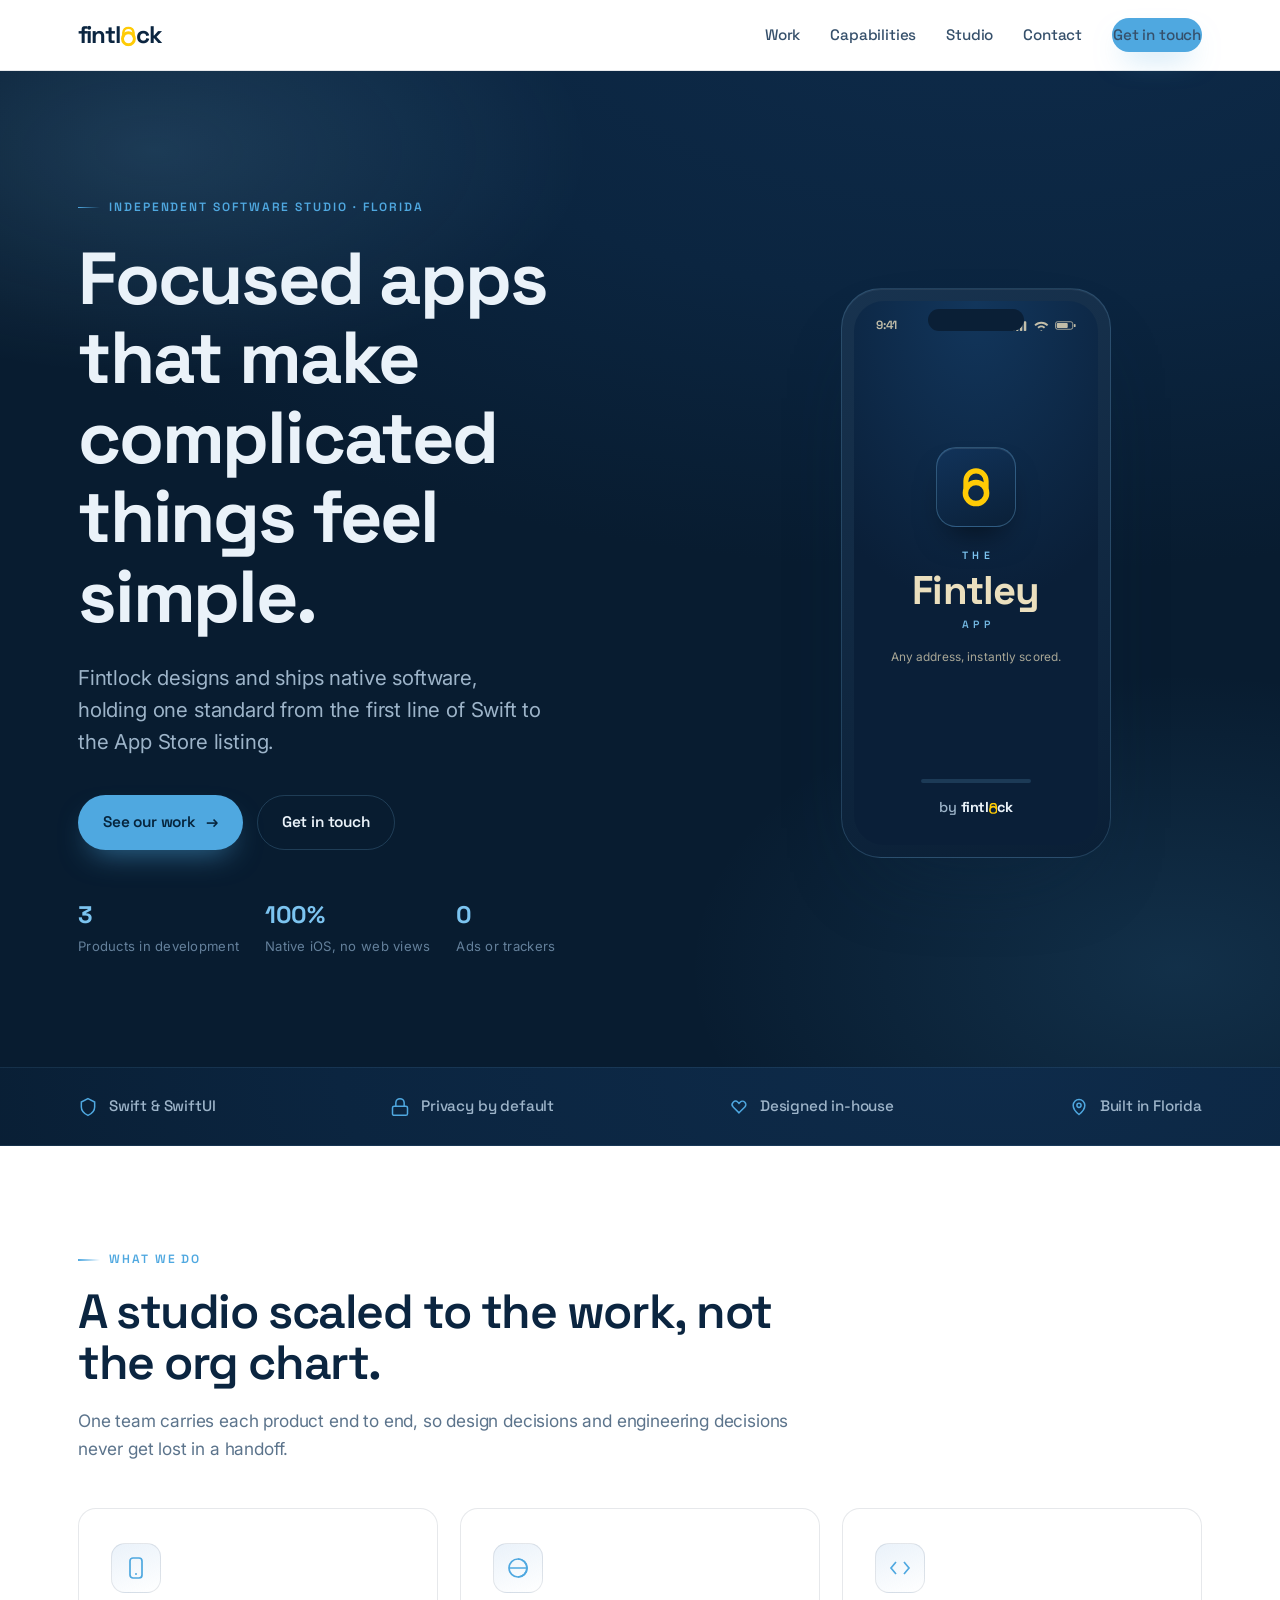
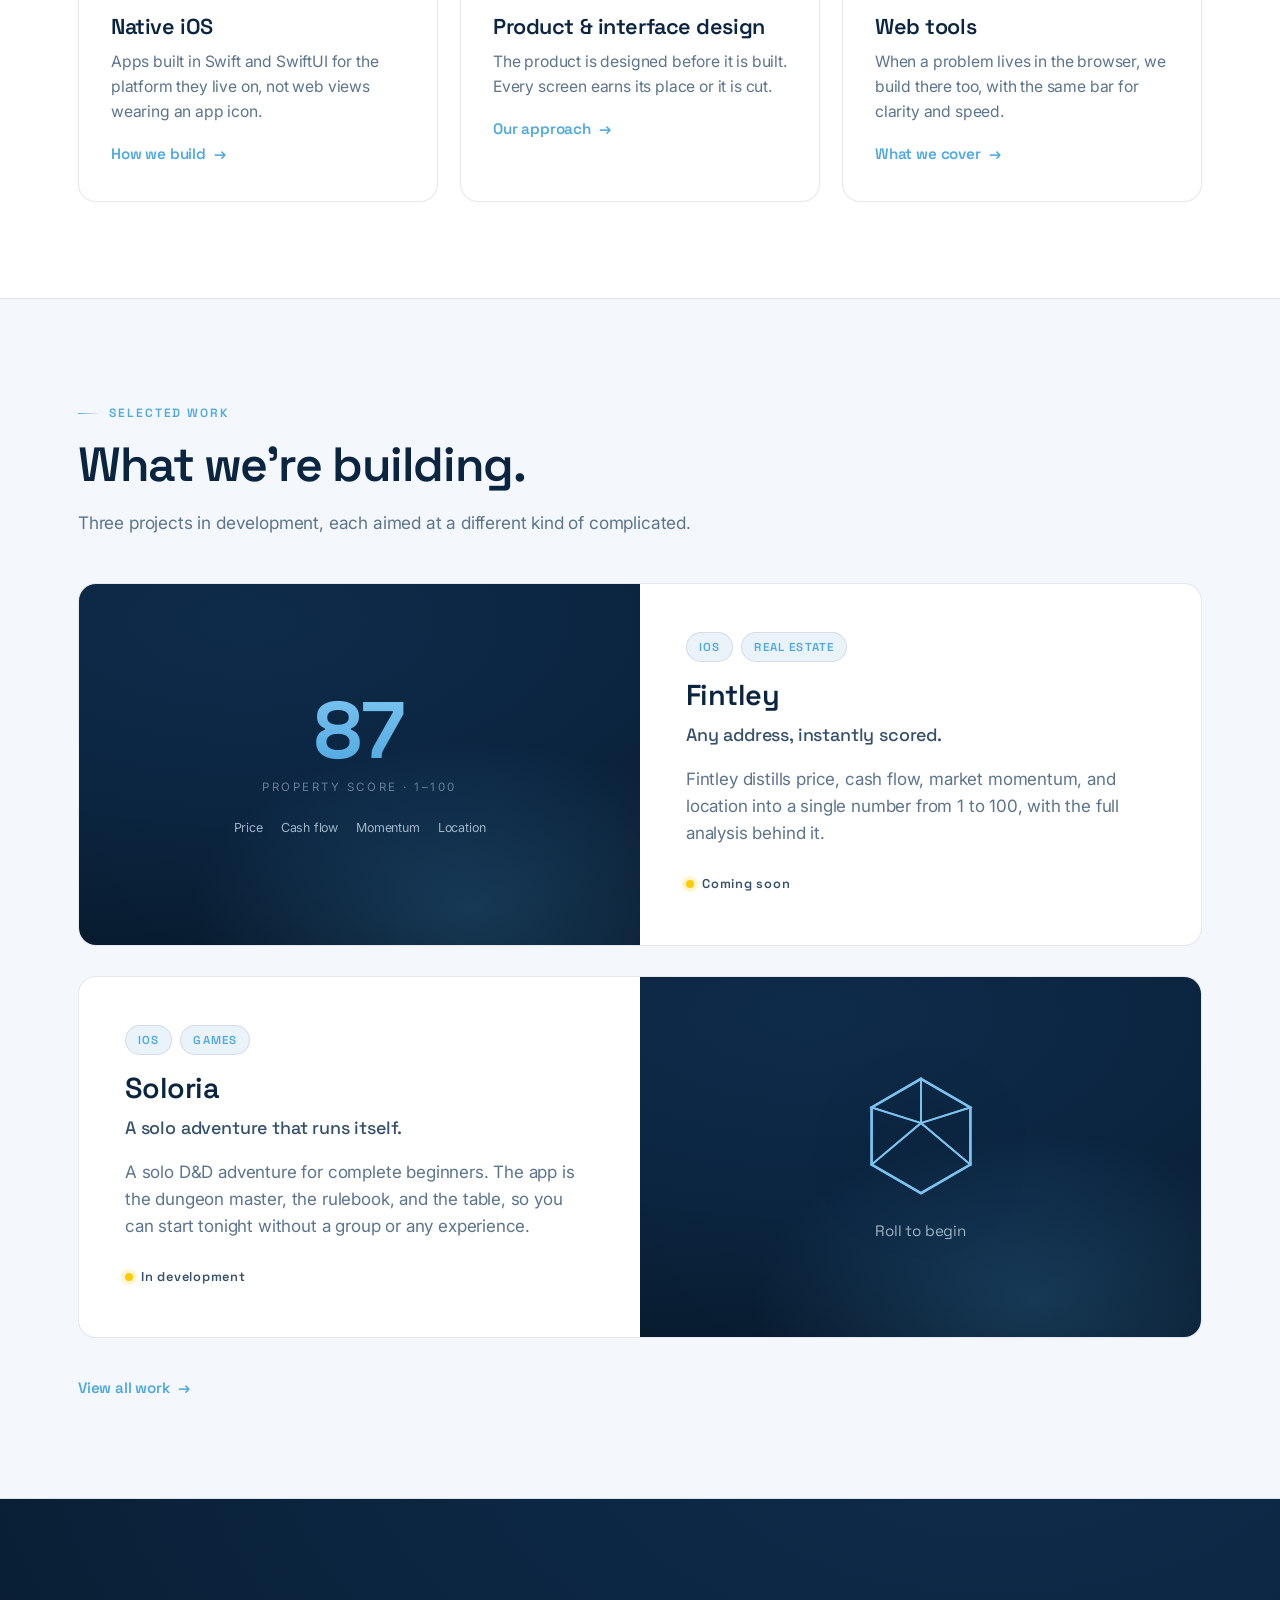
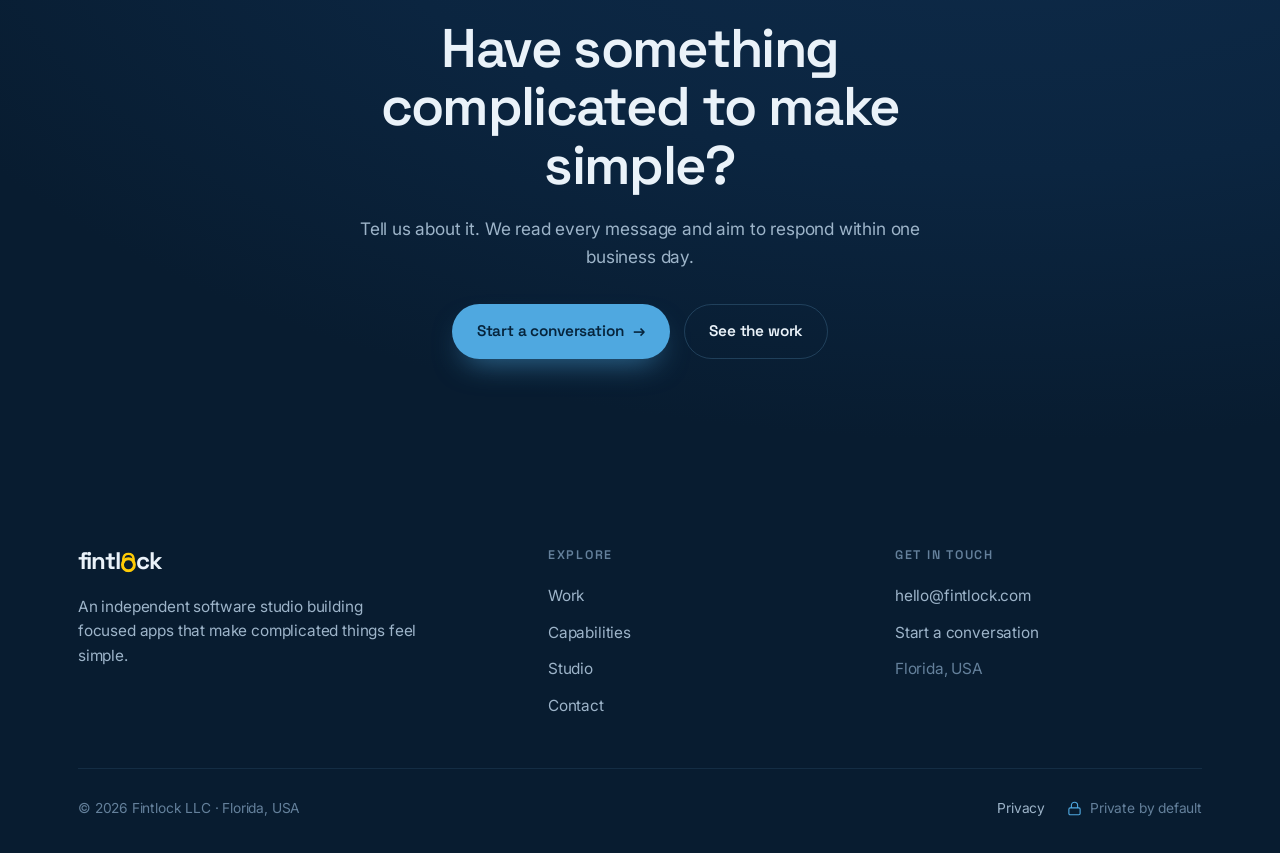
==== commit 829e6dbb: "Redesign Fintley hero splash (cream, no glow); remove rules + quote sections" ====
--- a/index.html
+++ b/index.html
@@ -8,6 +8,8 @@
   <meta property="og:title" content="Fintlock — Independent Software Studio">
   <meta property="og:description" content="We build focused apps that make complicated things feel simple.">
   <meta property="og:type" content="website">
+  <meta name="theme-color" content="#081C30">
+  <link rel="icon" type="image/svg+xml" href="favicon.svg">
   <link rel="preconnect" href="https://fonts.googleapis.com">
   <link rel="preconnect" href="https://fonts.gstatic.com" crossorigin>
   <link href="https://fonts.googleapis.com/css2?family=Inter:wght@400;500;600&family=Space+Grotesk:wght@500;600;700&display=swap" rel="stylesheet">
@@ -55,14 +57,29 @@
           </div>
           <div class="hero-visual" aria-hidden="true">
             <div class="device">
-              <div class="screen">
-                <div class="ring"></div>
-                <div class="score">87</div>
-                <div class="score-label">Property score</div>
-                <div class="bars">
-                  <div class="bar"><i style="width:82%"></i></div>
-                  <div class="bar"><i style="width:64%"></i></div>
-                  <div class="bar"><i style="width:91%"></i></div>
+              <div class="screen splash">
+                <div class="splash-status">
+                  <span class="ss-time">9:41</span>
+                  <span class="ss-icons">
+                    <svg class="ss-i" viewBox="0 0 20 14" fill="currentColor" aria-hidden="true"><rect x="0" y="9" width="3.2" height="5" rx="1"/><rect x="5" y="6.5" width="3.2" height="7.5" rx="1"/><rect x="10" y="4" width="3.2" height="10" rx="1"/><rect x="15" y="1.5" width="3.2" height="12.5" rx="1"/></svg>
+                    <svg class="ss-i" viewBox="0 0 16 12" fill="currentColor" aria-hidden="true"><path d="M8 11.2a1.4 1.4 0 1 0 .01 0zM8 2C4.9 2 2.2 3.2.4 5.1l1.5 1.5C3.4 5 5.6 4 8 4s4.6 1 6.1 2.6l1.5-1.5C13.8 3.2 11.1 2 8 2zM8 6c-1.7 0-3.2.6-4.3 1.7l1.5 1.5C5.9 8.4 6.9 8 8 8s2.1.4 2.8 1.2l1.5-1.5C11.2 6.6 9.7 6 8 6z"/></svg>
+                    <svg class="ss-i" viewBox="0 0 27 14" fill="currentColor" aria-hidden="true"><rect x="0.6" y="2.2" width="22" height="9.6" rx="2.6" fill="none" stroke="currentColor" stroke-width="1"/><rect x="2.2" y="3.8" width="14" height="6.4" rx="1.2"/><rect x="24" y="5" width="2.2" height="4" rx="1.1"/></svg>
+                  </span>
+                </div>
+                <div class="splash-center">
+                  <div class="splash-icon">
+                    <svg viewBox="0 0 100 100" aria-hidden="true"><path d="M28 50V37a22 22 0 0 1 44 0v13" fill="none" stroke="#FFCB05" stroke-width="11" stroke-linecap="round"/><circle cx="50" cy="63" r="23" fill="none" stroke="#FFCB05" stroke-width="12"/></svg>
+                  </div>
+                  <div class="splash-name">
+                    <span class="splash-the">The</span>
+                    <span class="splash-word">Fintley</span>
+                    <span class="splash-app">App</span>
+                  </div>
+                  <div class="splash-tag">Any address, instantly scored.</div>
+                </div>
+                <div class="splash-bottom">
+                  <div class="splash-load"><i></i></div>
+                  <div class="splash-by">by <span class="splash-mark">fintl<svg class="lock-o" viewBox="0 0 70 94" aria-hidden="true" focusable="false"><path d="M11 46V30a24 24 0 0 1 48 0v16" fill="none" stroke="#FFCB05" stroke-width="12" stroke-linecap="round"/><circle cx="35" cy="58" r="28" fill="none" stroke="#FFCB05" stroke-width="14"/></svg>ck</span></div>
                 </div>
               </div>
             </div>
@@ -170,40 +187,6 @@
       </div>
     </section>
 
-    <!-- Values -->
-    <section class="section-pad-lg on-navy">
-      <div class="wrap">
-        <div class="section-head reveal">
-          <span class="eyebrow">How we work</span>
-          <h2 class="title">Three rules we don't bend.</h2>
-        </div>
-        <div style="margin-top:30px">
-          <div class="value reveal">
-            <h3><span class="num">01 &nbsp;</span>Native, all the way down</h3>
-            <p>Our iOS apps are built with Swift and SwiftUI for the platform they live on. No web views pretending to be apps, no cross-platform compromise the user can feel.</p>
-          </div>
-          <div class="value reveal">
-            <h3><span class="num">02 &nbsp;</span>Private by default</h3>
-            <p>Your data stays on your device unless a feature clearly says otherwise. We don't show ads, and we don't sell data to anyone.</p>
-          </div>
-          <div class="value reveal">
-            <h3><span class="num">03 &nbsp;</span>Small and sharp</h3>
-            <p>Each app does one job exceptionally well. We would rather cut a feature than ship clutter.</p>
-          </div>
-        </div>
-      </div>
-    </section>
-
-    <!-- Ethos quote -->
-    <section class="section-pad">
-      <div class="wrap">
-        <div class="quote reveal">
-          <span class="mark" aria-hidden="true">&ldquo;</span>
-          <p>Every product starts with the same question: what would this look like if it just worked?</p>
-        </div>
-      </div>
-    </section>
-
     <!-- CTA -->
     <section class="section-pad-lg on-navy">
       <div class="wrap cta-band">
@@ -241,9 +224,12 @@
       </div>
       <div class="foot-bottom">
         <span>&copy; <span data-year>2026</span> Fintlock LLC · Florida, USA</span>
-        <span class="priv">
-          <svg viewBox="0 0 24 24" fill="none" stroke="currentColor" stroke-width="1.8" aria-hidden="true"><rect x="3" y="11" width="18" height="11" rx="2"/><path d="M7 11V7a5 5 0 0 1 10 0v4"/></svg>
-          Private by default
+        <span class="foot-bottom-right">
+          <a href="privacy.html">Privacy</a>
+          <span class="priv">
+            <svg viewBox="0 0 24 24" fill="none" stroke="currentColor" stroke-width="1.8" aria-hidden="true"><rect x="3" y="11" width="18" height="11" rx="2"/><path d="M7 11V7a5 5 0 0 1 10 0v4"/></svg>
+            Private by default
+          </span>
         </span>
       </div>
     </div>
--- a/styles.css
+++ b/styles.css
@@ -12,6 +12,7 @@
   --sky:       #4FA8E0;   /* Fintley blue 1 */
   --sky-bright:#7CC4F0;   /* Fintley blue 2 */
   --maize:     #FFCB05;   /* lock accent */
+  --cream:     #EBDFBE;   /* toned-down warm tint of the maize */
 
   /* Light surface system */
   --bg:        #FFFFFF;
@@ -204,15 +205,44 @@
   display: flex; flex-direction: column; align-items: center; justify-content: center; gap: 14px;
   position: relative;
 }
-.device .score {
-  font-family: var(--font-disp); font-weight: 700; font-size: 4.6rem; line-height: 1;
-  background: linear-gradient(180deg, var(--sky-bright), var(--sky)); -webkit-background-clip: text; background-clip: text; color: transparent;
-}
-.device .score-label { font-size: 0.72rem; letter-spacing: 0.22em; text-transform: uppercase; color: var(--on-navy-faint); }
-.device .ring { width: 150px; height: 150px; border-radius: 50%; border: 2px solid var(--line-sky); position:absolute; top: 64px; }
-.device .bars { display: flex; flex-direction: column; gap: 9px; width: 70%; margin-top: 8px; }
-.device .bar { height: 7px; border-radius: 4px; background: rgba(124,196,240,0.16); overflow: hidden; }
-.device .bar i { display:block; height:100%; border-radius:4px; background: linear-gradient(90deg, var(--sky), var(--sky-bright)); }
+/* Fake app splash screen — three bands: status / lockup / loader+credit */
+.device .screen.splash { align-items: stretch; justify-content: flex-start; gap: 0; padding: 0; text-align: center; }
+
+/* iOS-style status bar */
+.splash-status { display: flex; justify-content: space-between; align-items: center; padding: 15px 22px 0; color: rgba(235,223,190,0.82); }
+.ss-time { font-family: var(--font-disp); font-weight: 600; font-size: 0.74rem; }
+.ss-icons { display: flex; align-items: center; gap: 6px; }
+.ss-i { height: 11px; width: auto; display: block; }
+
+/* centered lockup */
+.splash-center { flex: 1; display: flex; flex-direction: column; align-items: center; justify-content: center; padding: 0 22px; }
+.splash-icon {
+  width: 80px; height: 80px; border-radius: 20px;
+  display: grid; place-items: center; margin-bottom: 24px;
+  background: linear-gradient(158deg, #11335a, #0a2038);
+  border: 1px solid rgba(124,196,240,0.30);
+  box-shadow: 0 18px 32px -14px rgba(0,0,0,0.6), inset 0 1px 0 rgba(255,255,255,0.10);
+}
+.splash-icon svg { width: 46px; height: 46px; }
+.splash-name { display: flex; flex-direction: column; align-items: center; line-height: 1; }
+.splash-the, .splash-app {
+  font-family: var(--font-disp); font-weight: 600; font-size: 0.66rem;
+  letter-spacing: 0.42em; text-indent: 0.42em; text-transform: uppercase; color: var(--sky-bright);
+}
+.splash-the { margin-bottom: 9px; }
+.splash-app { margin-top: 9px; opacity: 0.92; }
+.splash-word { font-family: var(--font-disp); font-weight: 700; font-size: 2.5rem; letter-spacing: -0.02em; line-height: 1; color: var(--cream); }
+.splash-tag { margin-top: 18px; font-family: var(--font-body); font-size: 0.74rem; color: rgba(235,223,190,0.7); letter-spacing: 0.01em; }
+
+/* bottom band: loading bar + studio credit */
+.splash-bottom { display: flex; flex-direction: column; align-items: center; gap: 13px; padding: 0 22px 26px; }
+.splash-load { width: 110px; height: 4px; border-radius: 3px; background: rgba(124,196,240,0.16); overflow: hidden; position: relative; }
+.splash-load i { position: absolute; top: 0; left: -45%; height: 100%; width: 45%; border-radius: 3px; background: linear-gradient(90deg, var(--sky), var(--cream)); animation: splashLoad 1.9s var(--ease) infinite; }
+@keyframes splashLoad { 0% { left: -45%; } 62% { left: 100%; } 100% { left: 100%; } }
+@media (prefers-reduced-motion: reduce) { .splash-load i { animation: none; left: 0; width: 58%; } }
+.splash-by { font-family: var(--font-disp); font-weight: 500; font-size: 0.9rem; color: var(--on-navy-muted); }
+.splash-mark { display: inline-flex; align-items: baseline; font-weight: 700; letter-spacing: -0.03em; color: var(--on-navy); }
+.splash-mark .lock-o { width: 0.6em; height: auto; align-self: center; transform: translateY(0.06em); margin: 0 0.01em; }
 
 /* ---------- Logos / trust strip ---------- */
 .strip { border-top: 1px solid var(--line-sky-soft); border-bottom: 1px solid var(--line-sky-soft); }
@@ -338,6 +368,19 @@
 .form-msg { display:none; margin-top:16px; padding:14px 16px; border-radius:var(--radius-sm); background:rgba(79,168,224,0.1); border:1px solid rgba(79,168,224,0.3); color:var(--ink); font-size:0.92rem; }
 .form-msg.show { display:block; }
 
+/* ---------- Long-form prose (privacy, legal) ---------- */
+.prose { max-width: 760px; }
+.prose h2 { font-size: 1.4rem; margin: 42px 0 12px; }
+.prose p { color: var(--ink-soft); margin-bottom: 14px; }
+.prose ul { margin: 0 0 16px; display: grid; gap: 8px; }
+.prose ul li { position: relative; padding-left: 22px; color: var(--ink-soft); }
+.prose ul li::before { content: ""; position: absolute; left: 4px; top: 11px; width: 6px; height: 6px; border-radius: 50%; background: var(--sky); }
+.prose a { color: var(--sky); }
+.prose a:hover { color: var(--ink); }
+.prose .meta { color: var(--muted); font-size: 0.95rem; margin-top: 8px; }
+.callout { background: var(--bg-tint); border: 1px solid var(--line); border-radius: var(--radius-sm); padding: 20px 24px; margin-bottom: 30px; }
+.callout p { color: var(--ink); margin: 0; font-size: 1.04rem; }
+
 /* ---------- Page hero (inner pages) ---------- */
 .page-hero { padding: 96px 0 64px; }
 .page-hero h1 { font-size: clamp(2.4rem,5vw,3.8rem); margin-top: 18px; }
@@ -351,6 +394,9 @@
 .foot-col a { display: block; color: var(--on-navy-muted); padding: 6px 0; font-size: 0.96rem; transition: color .2s; }
 .foot-col a:hover { color: var(--sky-bright); }
 .foot-bottom { display: flex; justify-content: space-between; align-items: center; gap: 16px; padding-top: 28px; flex-wrap: wrap; font-size: 0.86rem; color: var(--on-navy-faint); }
+.foot-bottom-right { display: inline-flex; align-items: center; gap: 22px; flex-wrap: wrap; }
+.foot-bottom a { color: var(--on-navy-muted); transition: color .2s; }
+.foot-bottom a:hover { color: var(--sky-bright); }
 .foot-bottom .priv { display:inline-flex; align-items:center; gap:8px; }
 .foot-bottom .priv svg { width:15px;height:15px;color:var(--sky); }
 
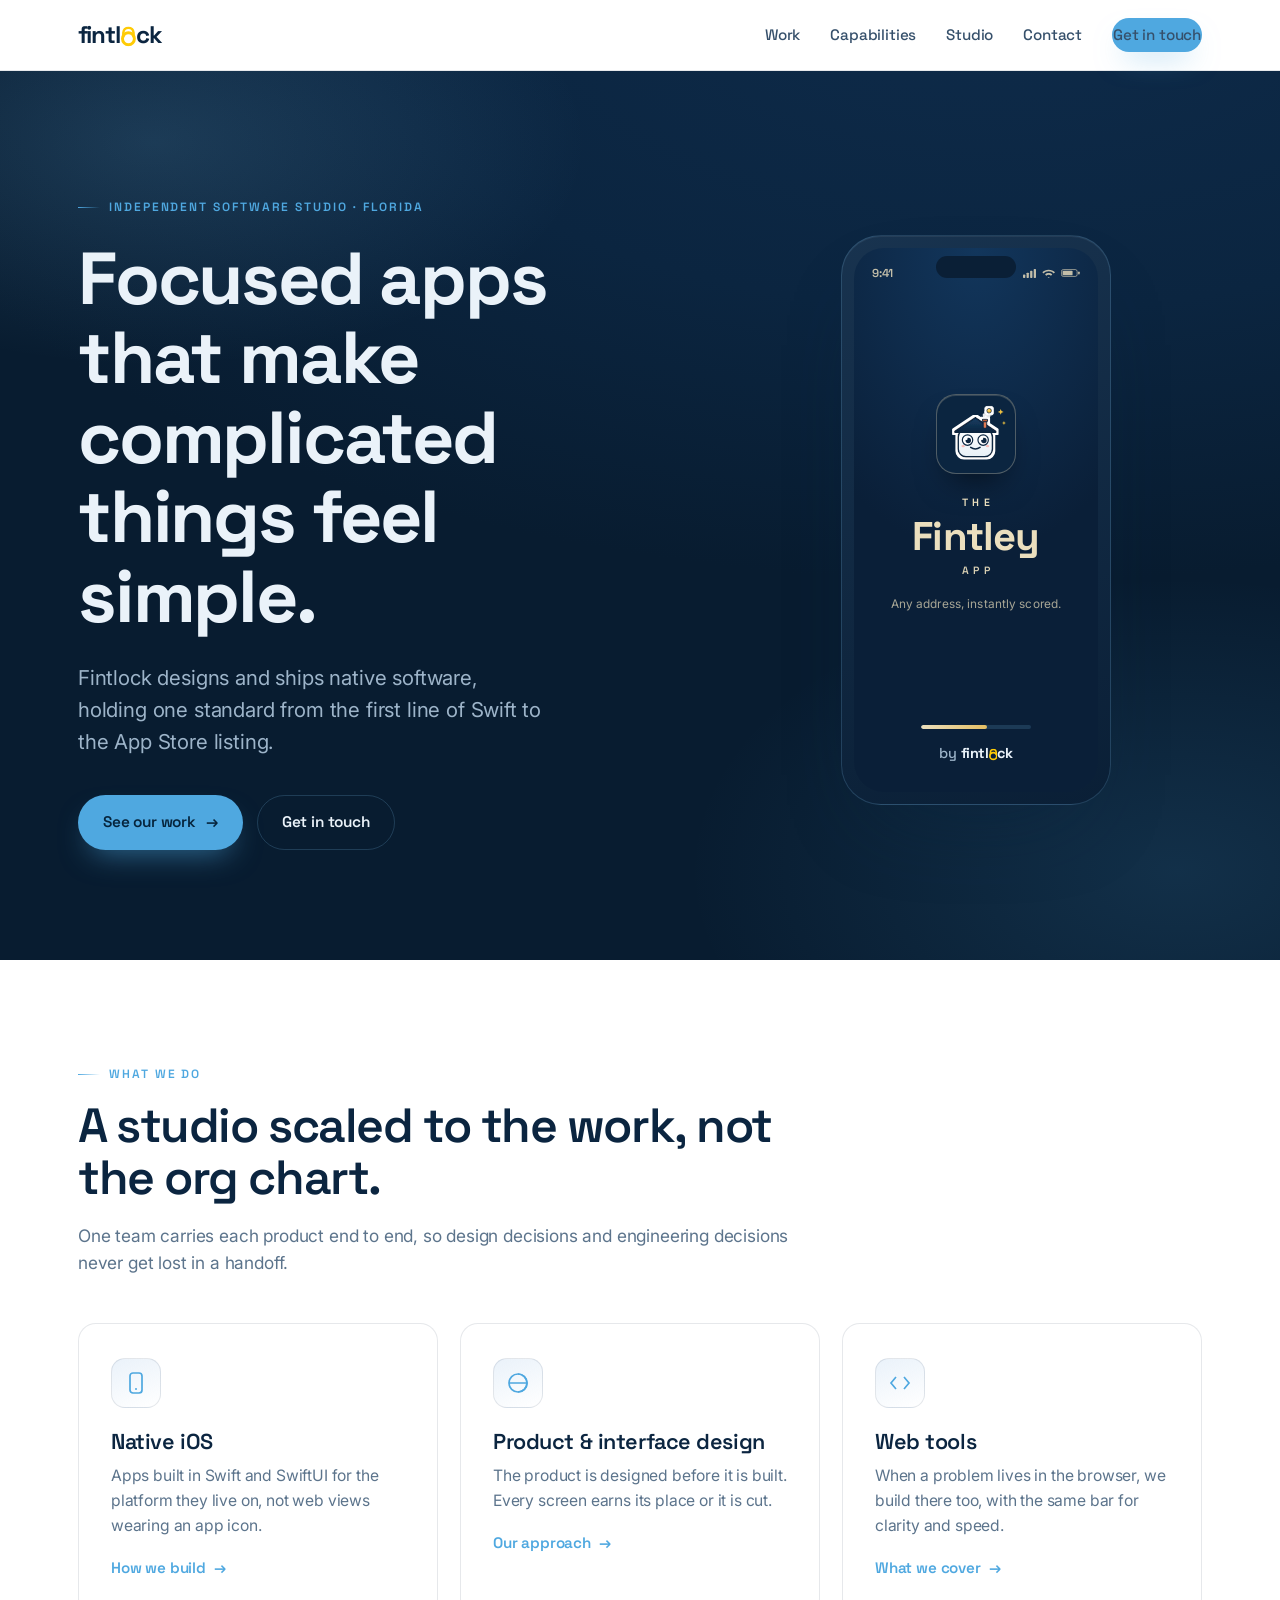
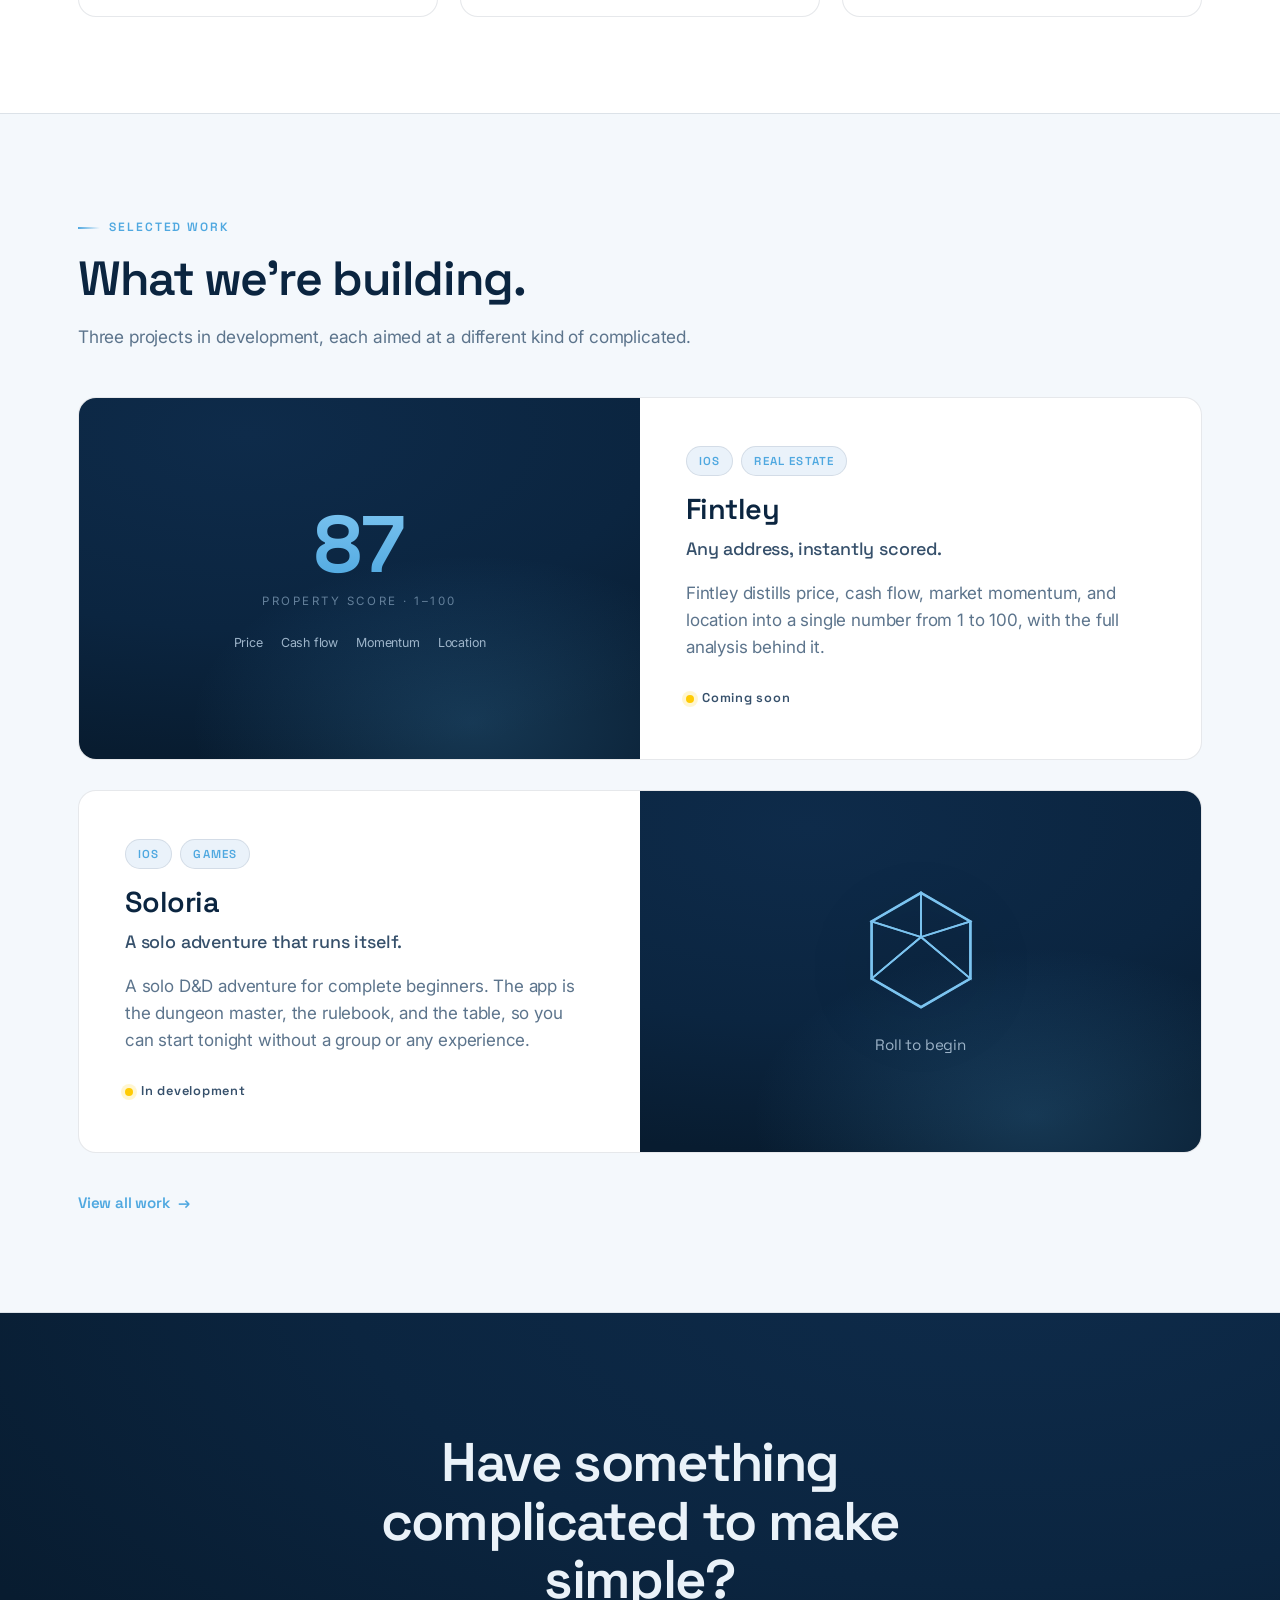
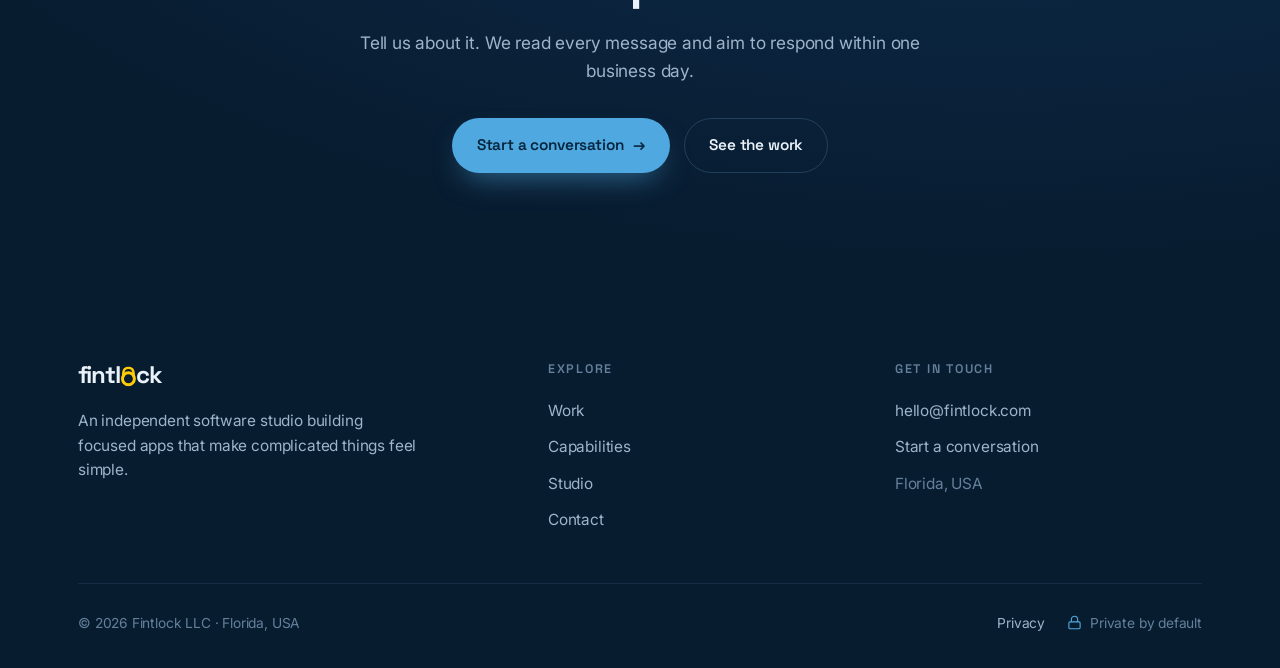
==== commit c28041a4: "Add Fintley app icon to splash; warm palette, static loader, notch fix; remove hero stats + Swift st" ====
--- a/index.html
+++ b/index.html
@@ -13,7 +13,7 @@
   <link rel="preconnect" href="https://fonts.googleapis.com">
   <link rel="preconnect" href="https://fonts.gstatic.com" crossorigin>
   <link href="https://fonts.googleapis.com/css2?family=Inter:wght@400;500;600&family=Space+Grotesk:wght@500;600;700&display=swap" rel="stylesheet">
-  <link rel="stylesheet" href="styles.css">
+  <link rel="stylesheet" href="styles.css?v=2">
 </head>
 <body>
 
@@ -49,11 +49,6 @@
               <a class="btn btn-primary" href="work.html">See our work <span class="arrow" aria-hidden="true">&rarr;</span></a>
               <a class="btn btn-ghost" href="contact.html">Get in touch</a>
             </div>
-            <div class="hero-meta">
-              <div><span class="k">3</span><span class="l">Products in development</span></div>
-              <div><span class="k">100%</span><span class="l">Native iOS, no web views</span></div>
-              <div><span class="k">0</span><span class="l">Ads or trackers</span></div>
-            </div>
           </div>
           <div class="hero-visual" aria-hidden="true">
             <div class="device">
@@ -68,7 +63,7 @@
                 </div>
                 <div class="splash-center">
                   <div class="splash-icon">
-                    <svg viewBox="0 0 100 100" aria-hidden="true"><path d="M28 50V37a22 22 0 0 1 44 0v13" fill="none" stroke="#FFCB05" stroke-width="11" stroke-linecap="round"/><circle cx="50" cy="63" r="23" fill="none" stroke="#FFCB05" stroke-width="12"/></svg>
+                    <svg viewBox="0 0 240 240" aria-hidden="true"><defs><linearGradient id="fiBody" x1="0" y1="0" x2="0" y2="1"><stop offset="0" stop-color="#FFFFFF"/><stop offset="1" stop-color="#E7F0F6"/></linearGradient><linearGradient id="fiRoof" x1="0" y1="0" x2="0" y2="1"><stop offset="0" stop-color="#173E63"/><stop offset="1" stop-color="#0B2540"/></linearGradient><radialGradient id="fiGold" cx="0.36" cy="0.3" r="0.85"><stop offset="0" stop-color="#FFE694"/><stop offset="0.55" stop-color="#F2C440"/><stop offset="1" stop-color="#E0A41E"/></radialGradient><filter id="fiKey" x="-35%" y="-35%" width="170%" height="170%"><feMorphology in="SourceAlpha" operator="dilate" radius="6" result="d"/><feFlood flood-color="#FFFFFF" result="w"/><feComposite in="w" in2="d" operator="in" result="o"/><feMerge><feMergeNode in="o"/><feMergeNode in="SourceGraphic"/></feMerge></filter></defs><rect x="6" y="6" width="228" height="228" rx="52" fill="#0B2540"/><g filter="url(#fiKey)"><g transform="translate(22,22) scale(0.8)"><rect x="54" y="104" width="132" height="106" rx="30" fill="url(#fiBody)" stroke="#0B2540" stroke-width="6"/><path d="M70 113 Q120 105 170 113" stroke="#fff" stroke-width="6" opacity="0.12" fill="none" stroke-linecap="round"/><path d="M120 60 L198 112 Q201 116 196 116 L44 116 Q39 116 42 112 Z" fill="url(#fiRoof)" stroke="#0B2540" stroke-width="6" stroke-linejoin="round"/><rect x="150" y="70" width="14" height="30" rx="3" fill="#E07A52" stroke="#0B2540" stroke-width="4"/><rect x="147" y="66" width="20" height="9" rx="3" fill="#B85C39" stroke="#0B2540" stroke-width="4"/><circle cx="160" cy="55" r="4" fill="#fff" opacity="0.9"/><circle cx="166" cy="45" r="5" fill="#fff" opacity="0.9"/><circle cx="173" cy="33" r="9" fill="url(#fiGold)" stroke="#0B2540" stroke-width="3.5"/><circle cx="173" cy="33" r="5" fill="none" stroke="#E0A41E" stroke-width="1.6"/><circle cx="90" cy="146" r="20" fill="#fff" stroke="#0B2540" stroke-width="4.5"/><circle cx="92.9" cy="147.7" r="10.4" fill="#0B2540"/><circle cx="84.8" cy="140.3" r="5.4" fill="#fff"/><circle cx="150" cy="146" r="20" fill="#fff" stroke="#0B2540" stroke-width="4.5"/><circle cx="152.9" cy="147.7" r="10.4" fill="#0B2540"/><circle cx="144.8" cy="140.3" r="5.4" fill="#fff"/><ellipse cx="73" cy="169" rx="6.5" ry="4.5" fill="#FF8073" opacity="0.5"/><ellipse cx="167" cy="169" rx="6.5" ry="4.5" fill="#FF8073" opacity="0.5"/><path d="M102 174 Q120 186 138 174" fill="none" stroke="#0B2540" stroke-width="6" stroke-linecap="round"/></g></g><path d="M196 43 L198.5 49.5 L205 52 L198.5 54.5 L196 61 L193.5 54.5 L187 52 L193.5 49.5 Z" fill="#F2C440"/><path d="M206 80 L207.7 84.3 L212 86 L207.7 87.7 L206 92 L204.3 87.7 L200 86 L204.3 84.3 Z" fill="#F2C440"/></svg>
                   </div>
                   <div class="splash-name">
                     <span class="splash-the">The</span>
@@ -84,28 +79,6 @@
               </div>
             </div>
           </div>
-        </div>
-      </div>
-    </section>
-
-    <!-- Principles strip -->
-    <section class="strip on-navy">
-      <div class="wrap">
-        <div class="item">
-          <svg viewBox="0 0 24 24" fill="none" stroke="currentColor" stroke-width="1.8" aria-hidden="true"><path d="M12 2l8 4v6c0 5-3.5 8-8 10-4.5-2-8-5-8-10V6z"/></svg>
-          Swift &amp; SwiftUI
-        </div>
-        <div class="item">
-          <svg viewBox="0 0 24 24" fill="none" stroke="currentColor" stroke-width="1.8" aria-hidden="true"><rect x="3" y="11" width="18" height="11" rx="2"/><path d="M7 11V7a5 5 0 0 1 10 0v4"/></svg>
-          Privacy by default
-        </div>
-        <div class="item">
-          <svg viewBox="0 0 24 24" fill="none" stroke="currentColor" stroke-width="1.8" aria-hidden="true"><path d="M12 19l7-7a4 4 0 0 0-5.7-5.7L12 7.6 10.7 6.3A4 4 0 0 0 5 12z"/></svg>
-          Designed in-house
-        </div>
-        <div class="item">
-          <svg viewBox="0 0 24 24" fill="none" stroke="currentColor" stroke-width="1.8" aria-hidden="true"><path d="M12 21s-7-5.2-7-11a7 7 0 0 1 14 0c0 5.8-7 11-7 11z"/><circle cx="12" cy="10" r="2.5"/></svg>
-          Built in Florida
         </div>
       </div>
     </section>
@@ -235,6 +208,6 @@
     </div>
   </footer>
 
-  <script src="app.js"></script>
+  <script src="app.js?v=2"></script>
 </body>
 </html>
--- a/styles.css
+++ b/styles.css
@@ -13,6 +13,7 @@
   --sky-bright:#7CC4F0;   /* Fintley blue 2 */
   --maize:     #FFCB05;   /* lock accent */
   --cream:     #EBDFBE;   /* toned-down warm tint of the maize */
+  --gold:      #E4BE63;   /* muted gold for warm splash accents */
 
   /* Light surface system */
   --bg:        #FFFFFF;
@@ -198,7 +199,7 @@
   border: 1px solid var(--line-sky);
   box-shadow: var(--shadow-lg), inset 0 1px 0 rgba(255,255,255,0.06);
 }
-.device::after { content:""; position:absolute; top:20px; left:50%; transform:translateX(-50%); width:96px; height:22px; background:#0a1f36; border-radius:14px; }
+.device::after { content:""; position:absolute; top:20px; left:50%; transform:translateX(-50%); width:80px; height:22px; background:#0a1f36; border-radius:14px; }
 .device .screen {
   height: 100%; border-radius: 30px; overflow: hidden;
   background: radial-gradient(120% 80% at 50% 0%, #12365c, #0a1f38 70%);
@@ -209,25 +210,25 @@
 .device .screen.splash { align-items: stretch; justify-content: flex-start; gap: 0; padding: 0; text-align: center; }
 
 /* iOS-style status bar */
-.splash-status { display: flex; justify-content: space-between; align-items: center; padding: 15px 22px 0; color: rgba(235,223,190,0.82); }
-.ss-time { font-family: var(--font-disp); font-weight: 600; font-size: 0.74rem; }
-.ss-icons { display: flex; align-items: center; gap: 6px; }
-.ss-i { height: 11px; width: auto; display: block; }
+.splash-status { display: flex; justify-content: space-between; align-items: center; padding: 16px 18px 0; color: rgba(235,223,190,0.82); }
+.ss-time { font-family: var(--font-disp); font-weight: 600; font-size: 0.72rem; }
+.ss-icons { display: flex; align-items: center; gap: 5px; }
+.ss-i { height: 10px; width: auto; display: block; }
 
 /* centered lockup */
 .splash-center { flex: 1; display: flex; flex-direction: column; align-items: center; justify-content: center; padding: 0 22px; }
 .splash-icon {
-  width: 80px; height: 80px; border-radius: 20px;
+  width: 80px; height: 80px; border-radius: 20px; overflow: hidden;
   display: grid; place-items: center; margin-bottom: 24px;
-  background: linear-gradient(158deg, #11335a, #0a2038);
-  border: 1px solid rgba(124,196,240,0.30);
-  box-shadow: 0 18px 32px -14px rgba(0,0,0,0.6), inset 0 1px 0 rgba(255,255,255,0.10);
-}
-.splash-icon svg { width: 46px; height: 46px; }
+  background: #0B2540;
+  border: 1px solid rgba(235,223,190,0.30);
+  box-shadow: 0 18px 32px -14px rgba(0,0,0,0.6), inset 0 1px 0 rgba(235,223,190,0.18);
+}
+.splash-icon svg { width: 100%; height: 100%; }
 .splash-name { display: flex; flex-direction: column; align-items: center; line-height: 1; }
 .splash-the, .splash-app {
   font-family: var(--font-disp); font-weight: 600; font-size: 0.66rem;
-  letter-spacing: 0.42em; text-indent: 0.42em; text-transform: uppercase; color: var(--sky-bright);
+  letter-spacing: 0.42em; text-indent: 0.42em; text-transform: uppercase; color: var(--cream);
 }
 .splash-the { margin-bottom: 9px; }
 .splash-app { margin-top: 9px; opacity: 0.92; }
@@ -236,10 +237,8 @@
 
 /* bottom band: loading bar + studio credit */
 .splash-bottom { display: flex; flex-direction: column; align-items: center; gap: 13px; padding: 0 22px 26px; }
-.splash-load { width: 110px; height: 4px; border-radius: 3px; background: rgba(124,196,240,0.16); overflow: hidden; position: relative; }
-.splash-load i { position: absolute; top: 0; left: -45%; height: 100%; width: 45%; border-radius: 3px; background: linear-gradient(90deg, var(--sky), var(--cream)); animation: splashLoad 1.9s var(--ease) infinite; }
-@keyframes splashLoad { 0% { left: -45%; } 62% { left: 100%; } 100% { left: 100%; } }
-@media (prefers-reduced-motion: reduce) { .splash-load i { animation: none; left: 0; width: 58%; } }
+.splash-load { width: 110px; height: 4px; border-radius: 3px; background: rgba(124,196,240,0.16); overflow: hidden; }
+.splash-load i { display: block; height: 100%; width: 60%; border-radius: 3px; background: linear-gradient(90deg, var(--cream), var(--gold)); }
 .splash-by { font-family: var(--font-disp); font-weight: 500; font-size: 0.9rem; color: var(--on-navy-muted); }
 .splash-mark { display: inline-flex; align-items: baseline; font-weight: 700; letter-spacing: -0.03em; color: var(--on-navy); }
 .splash-mark .lock-o { width: 0.6em; height: auto; align-self: center; transform: translateY(0.06em); margin: 0 0.01em; }
